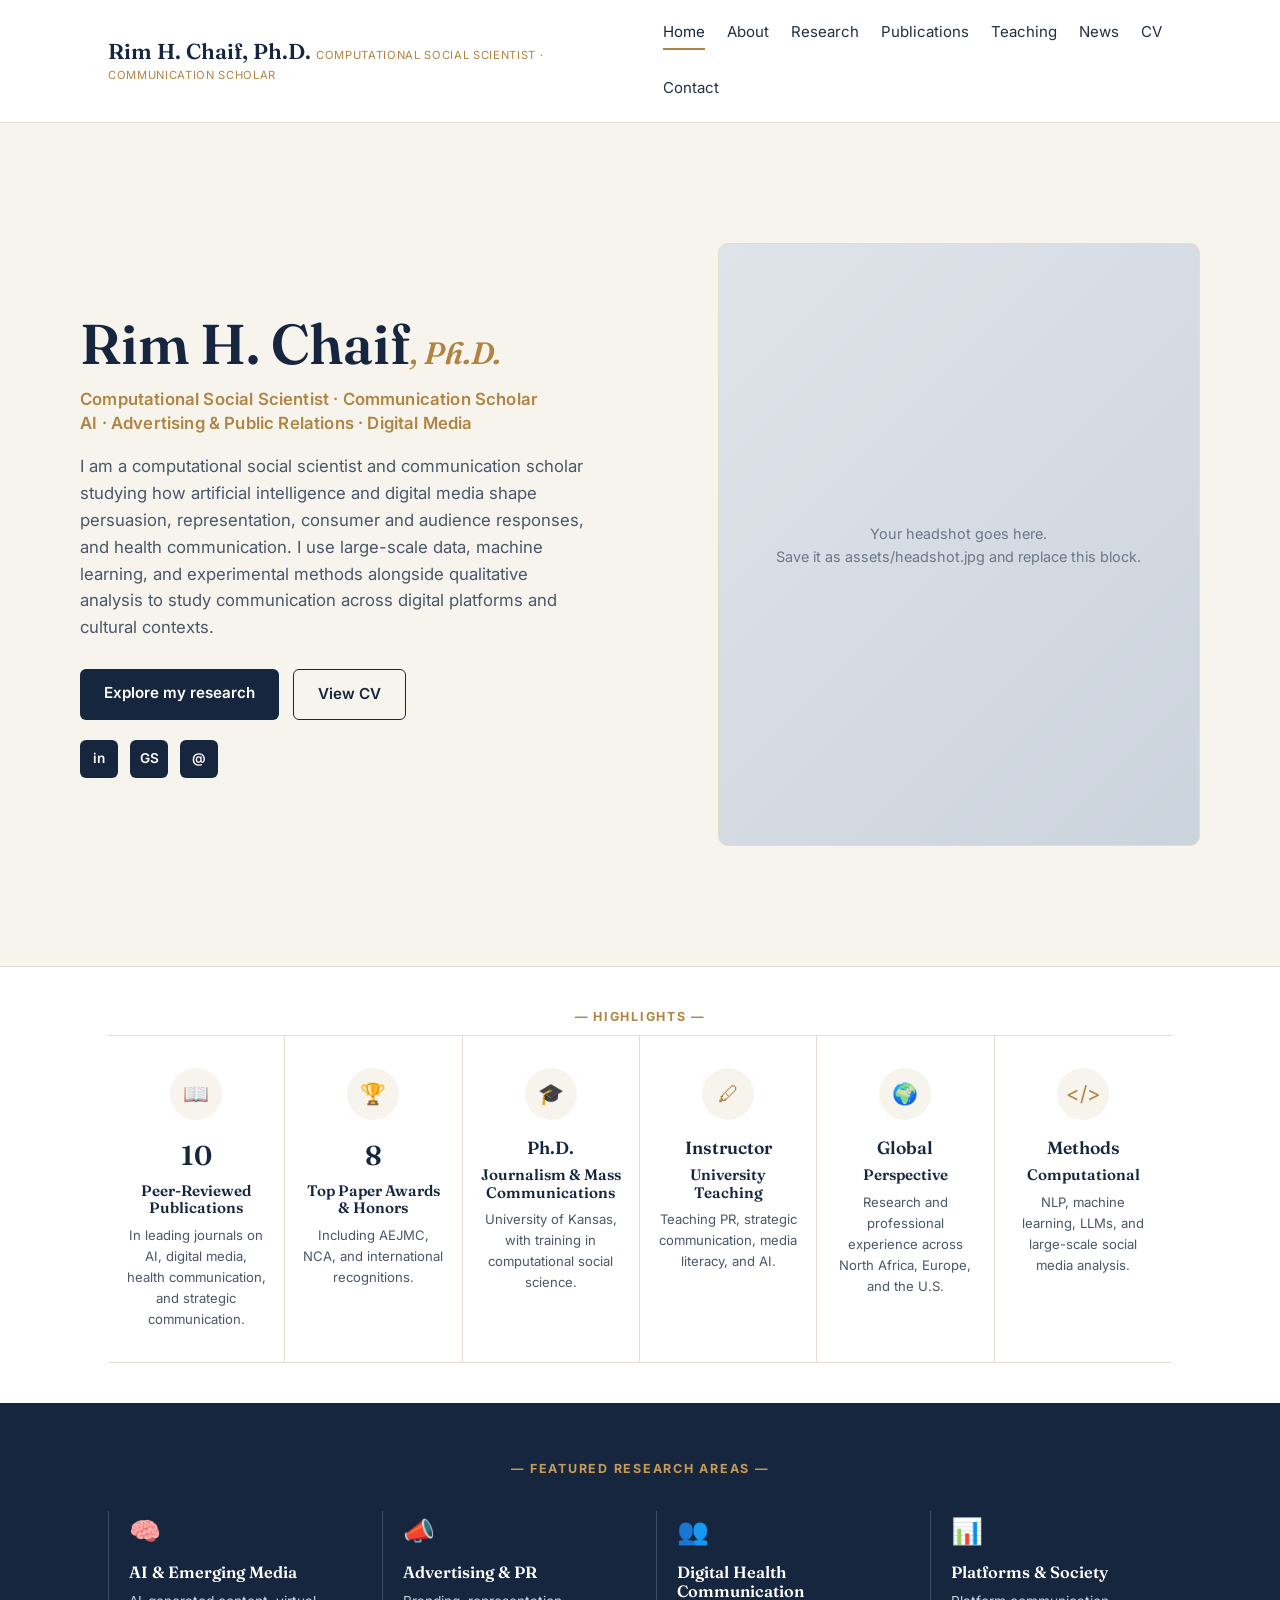
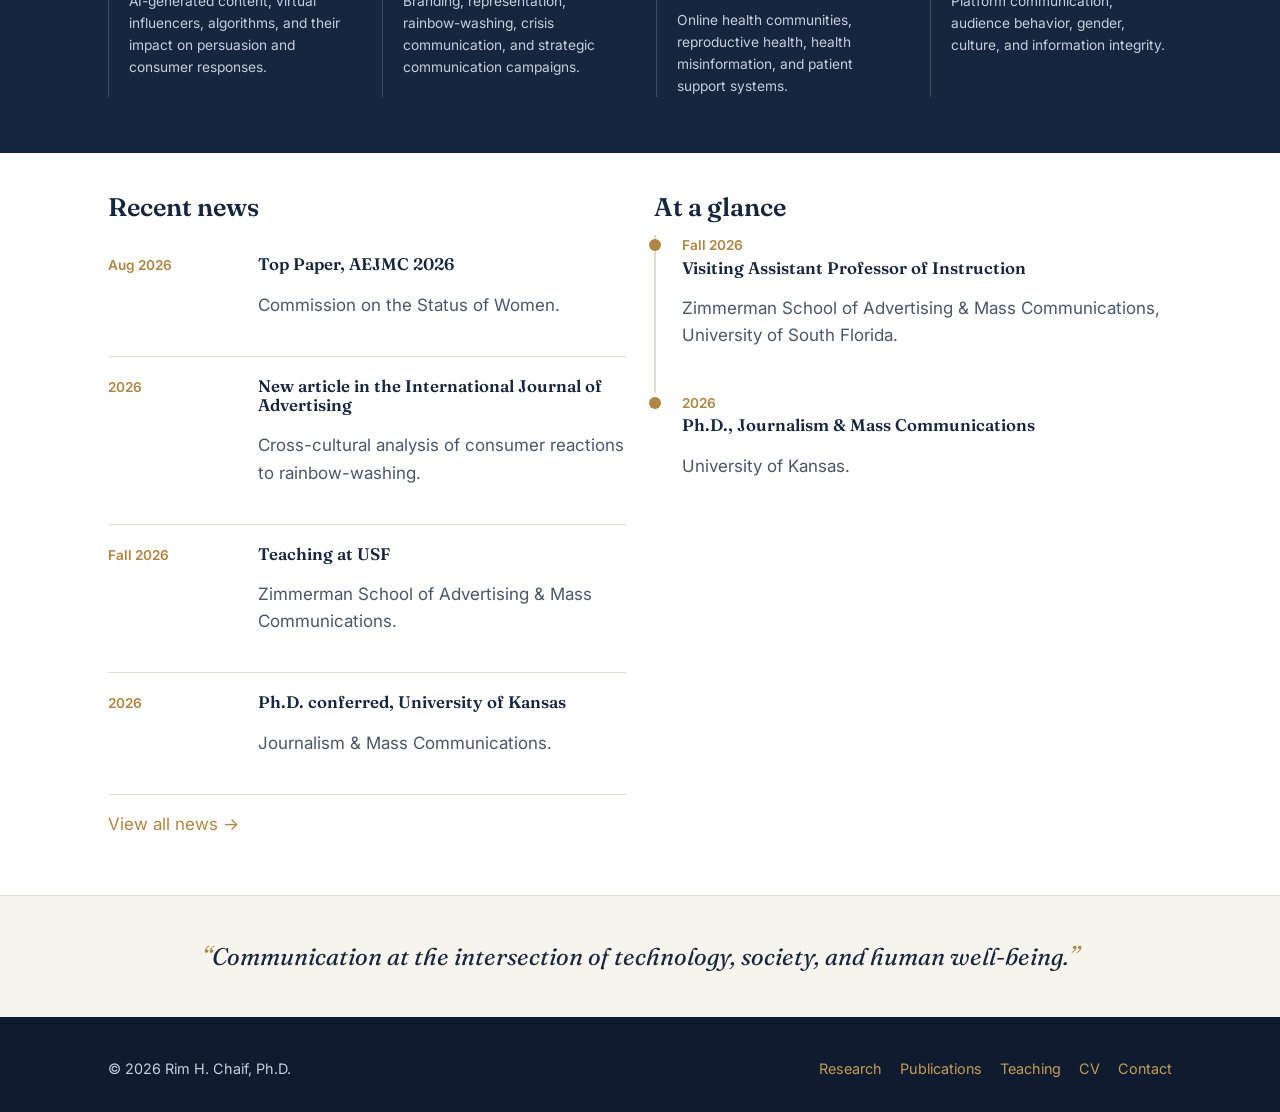
==== index.html @ 7fc6bc87 "Add files via upload" ====
<!DOCTYPE html>
<html lang="en">
<head>
<meta charset="UTF-8">
<meta name="viewport" content="width=device-width, initial-scale=1.0">
<title>Rim H. Chaif, Ph.D.</title>
<meta name="description" content="Rim H. Chaif, Ph.D., communication scholar studying AI, digital media, strategic communication, and advertising and public relations.">
<link rel="preconnect" href="https://fonts.googleapis.com">
<link rel="preconnect" href="https://fonts.gstatic.com" crossorigin>
<link href="https://fonts.googleapis.com/css2?family=Fraunces:ital,opsz,wght@0,9..144,400;0,9..144,600;1,9..144,400&family=Inter:wght@400;500;600&display=swap" rel="stylesheet">
<link rel="stylesheet" href="style.css">
</head>
<body>

<header class="site-header">
  <div class="nav-inner">
    <div class="brand">
      <a href="index.html">
        <span class="name">Rim H. Chaif, Ph.D.</span>
        <span class="tag">Computational Social Scientist · Communication Scholar</span>
      </a>
    </div>
    <button class="nav-toggle" aria-label="Toggle navigation" onclick="document.getElementById('nav').classList.toggle('open')">☰</button>
    <nav class="nav-links" id="nav">
      <a href="index.html" class="active">Home</a>
      <a href="about.html">About</a>
      <a href="research.html">Research</a>
      <a href="publications.html">Publications</a>
      <a href="teaching.html">Teaching</a>
      <a href="news.html">News</a>
      <a href="cv.html">CV</a>
      <a href="contact.html">Contact</a>
    </nav>
  </div>
</header>

<section class="hero">
  <div class="wrap hero-grid">
    <div>
      <h1>Rim H. Chaif<span class="credential">, Ph.D.</span></h1>
      <div class="eyebrow">Computational Social Scientist · Communication Scholar<br>AI · Advertising &amp; Public Relations · Digital Media</div>
      <p class="lead">I am a computational social scientist and communication scholar studying how artificial intelligence and digital media shape persuasion, representation, consumer and audience responses, and health communication. I use large-scale data, machine learning, and experimental methods alongside qualitative analysis to study communication across digital platforms and cultural contexts.</p>
      <div class="btn-row">
        <a class="btn btn-primary" href="research.html">Explore my research</a>
        <a class="btn btn-ghost" href="cv.html">View CV</a>
      </div>
      <div class="social-row">
        <a href="#" title="LinkedIn" aria-label="LinkedIn">in</a>
        <a href="#" title="Google Scholar" aria-label="Google Scholar">GS</a>
        <a href="mailto:rimchaif@ku.edu" title="Email" aria-label="Email">@</a>
      </div>
    </div>
    <div class="hero-photo">
      <!-- Swap this placeholder for your own headshot: replace with <img src="assets/headshot.jpg" alt="Rim H. Chaif"> -->
      Your headshot goes here.<br>Save it as assets/headshot.jpg and replace this block.
    </div>
  </div>
</section>

<section class="tight">
  <div class="wrap">
    <div class="section-eyebrow">Highlights</div>
  </div>
  <div class="wrap">
    <div class="highlights">
      <div class="hl">
        <div class="icon">📖</div>
        <div class="big">10</div>
        <h4>Peer-Reviewed Publications</h4>
        <p>In leading journals on AI, digital media, health communication, and strategic communication.</p>
      </div>
      <div class="hl">
        <div class="icon">🏆</div>
        <div class="big">8</div>
        <h4>Top Paper Awards &amp; Honors</h4>
        <p>Including AEJMC, NCA, and international recognitions.</p>
      </div>
      <div class="hl">
        <div class="icon">🎓</div>
        <div class="big" style="font-size:1.1rem;">Ph.D.</div>
        <h4>Journalism &amp; Mass Communications</h4>
        <p>University of Kansas, with training in computational social science.</p>
      </div>
      <div class="hl">
        <div class="icon">🖊</div>
        <div class="big" style="font-size:1.1rem;">Instructor</div>
        <h4>University Teaching</h4>
        <p>Teaching PR, strategic communication, media literacy, and AI.</p>
      </div>
      <div class="hl">
        <div class="icon">🌍</div>
        <div class="big" style="font-size:1.1rem;">Global</div>
        <h4>Perspective</h4>
        <p>Research and professional experience across North Africa, Europe, and the U.S.</p>
      </div>
      <div class="hl">
        <div class="icon">&lt;/&gt;</div>
        <div class="big" style="font-size:1.1rem;">Methods</div>
        <h4>Computational</h4>
        <p>NLP, machine learning, LLMs, and large-scale social media analysis.</p>
      </div>
    </div>
  </div>
</section>

<section class="research-band">
  <div class="wrap">
    <div class="section-eyebrow">Featured Research Areas</div>
    <div class="research-grid">
      <div class="ra">
        <div class="icon">🧠</div>
        <h4>AI &amp; Emerging Media</h4>
        <p>AI-generated content, virtual influencers, algorithms, and their impact on persuasion and consumer responses.</p>
      </div>
      <div class="ra">
        <div class="icon">📣</div>
        <h4>Advertising &amp; PR</h4>
        <p>Branding, representation, rainbow-washing, crisis communication, and strategic communication campaigns.</p>
      </div>
      <div class="ra">
        <div class="icon">👥</div>
        <h4>Digital Health Communication</h4>
        <p>Online health communities, reproductive health, health misinformation, and patient support systems.</p>
      </div>
      <div class="ra">
        <div class="icon">📊</div>
        <h4>Platforms &amp; Society</h4>
        <p>Platform communication, audience behavior, gender, culture, and information integrity.</p>
      </div>
    </div>
  </div>
</section>

<section class="tight">
  <div class="wrap two-col">
    <div>
      <h2>Recent news</h2>
      <ul class="news-list">
        <li><div class="date">Aug 2026</div><div><h4>Top Paper, AEJMC 2026</h4><p class="muted">Commission on the Status of Women.</p></div></li>
        <li><div class="date">2026</div><div><h4>New article in the International Journal of Advertising</h4><p class="muted">Cross-cultural analysis of consumer reactions to rainbow-washing.</p></div></li>
        <li><div class="date">Fall 2026</div><div><h4>Teaching at USF</h4><p class="muted">Zimmerman School of Advertising &amp; Mass Communications.</p></div></li>
        <li><div class="date">2026</div><div><h4>Ph.D. conferred, University of Kansas</h4><p class="muted">Journalism &amp; Mass Communications.</p></div></li>
      </ul>
      <p style="margin-top:16px;"><a href="news.html">View all news →</a></p>
    </div>
    <div>
      <h2>At a glance</h2>
      <ul class="timeline">
        <li><div class="yr">Fall 2026</div><h4>Visiting Assistant Professor of Instruction</h4><p class="muted">Zimmerman School of Advertising &amp; Mass Communications, University of South Florida.</p></li>
        <li><div class="yr">2026</div><h4>Ph.D., Journalism &amp; Mass Communications</h4><p class="muted">University of Kansas.</p></li>
      </ul>
    </div>
  </div>
</section>

<div class="quote-band">
  <div class="wrap">
    <p><span class="marks">“</span>Communication at the intersection of technology, society, and human well-being.<span class="marks">”</span></p>
  </div>
</div>

<footer class="site-footer">
  <div class="wrap footer-inner">
    <div>© 2026 Rim H. Chaif, Ph.D.</div>
    <nav class="fnav">
      <a href="research.html">Research</a>
      <a href="publications.html">Publications</a>
      <a href="teaching.html">Teaching</a>
      <a href="cv.html">CV</a>
      <a href="contact.html">Contact</a>
    </nav>
  </div>
</footer>

</body>
</html>
---- style.css ----
/* ===========================================================
   Rim H. Chaif — academic site
   Palette: deep navy, warm gold, ivory, ink
   Type: Fraunces (display) + Inter (body)
   =========================================================== */

:root {
  --navy: #16263f;
  --navy-deep: #0f1c30;
  --gold: #b08442;
  --gold-soft: #c79a55;
  --ivory: #f7f4ee;
  --paper: #ffffff;
  --ink: #23303f;
  --ink-soft: #4a5768;
  --line: #e4ddcf;
  --max: 1120px;
}

*,
*::before,
*::after { box-sizing: border-box; }

html { scroll-behavior: smooth; }

body {
  margin: 0;
  font-family: "Inter", system-ui, -apple-system, sans-serif;
  color: var(--ink);
  background: var(--paper);
  line-height: 1.6;
  font-size: 17px;
}

@media (prefers-reduced-motion: reduce) {
  html { scroll-behavior: auto; }
  * { animation: none !important; transition: none !important; }
}

h1, h2, h3, h4 {
  font-family: "Fraunces", Georgia, serif;
  color: var(--navy);
  line-height: 1.15;
  font-weight: 600;
  margin: 0 0 0.5em;
}

a { color: var(--gold); text-decoration: none; }
a:hover { text-decoration: underline; }

.wrap { max-width: var(--max); margin: 0 auto; padding: 0 28px; }

/* ---------- Header / nav ---------- */
.site-header {
  position: sticky;
  top: 0;
  z-index: 50;
  background: rgba(255, 255, 255, 0.96);
  backdrop-filter: blur(6px);
  border-bottom: 1px solid var(--line);
}
.nav-inner {
  display: flex;
  align-items: center;
  justify-content: space-between;
  gap: 20px;
  padding: 16px 28px;
  max-width: var(--max);
  margin: 0 auto;
}
.brand { display: flex; flex-direction: column; line-height: 1.1; }
.brand a { color: var(--navy); text-decoration: none; }
.brand .name {
  font-family: "Fraunces", Georgia, serif;
  font-size: 1.35rem;
  font-weight: 600;
}
.brand .tag {
  font-size: 0.7rem;
  letter-spacing: 0.06em;
  text-transform: uppercase;
  color: var(--gold);
  margin-top: 2px;
}
.nav-links { display: flex; gap: 22px; flex-wrap: wrap; }
.nav-links a {
  color: var(--ink);
  font-size: 0.94rem;
  padding: 4px 0;
  border-bottom: 2px solid transparent;
}
.nav-links a:hover { color: var(--navy); text-decoration: none; }
.nav-links a.active {
  color: var(--navy);
  border-bottom-color: var(--gold);
}
.nav-toggle {
  display: none;
  background: none;
  border: 1px solid var(--line);
  border-radius: 6px;
  padding: 6px 10px;
  font-size: 1.1rem;
  cursor: pointer;
  color: var(--navy);
}

@media (max-width: 820px) {
  .nav-toggle { display: block; }
  .nav-links {
    display: none;
    width: 100%;
    flex-direction: column;
    gap: 4px;
    padding: 10px 0 4px;
  }
  .nav-links.open { display: flex; }
  .nav-inner { flex-wrap: wrap; }
}

/* ---------- Hero ---------- */
.hero {
  background: var(--ivory);
  border-bottom: 1px solid var(--line);
}
.hero-grid {
  display: grid;
  grid-template-columns: 1.1fr 0.9fr;
  gap: 48px;
  align-items: center;
  padding: 64px 0;
}
.hero h1 {
  font-size: clamp(2.4rem, 5vw, 3.5rem);
  margin-bottom: 12px;
}
.hero h1 .credential { color: var(--gold); font-style: italic; font-size: 0.55em; }
.hero .eyebrow {
  color: var(--gold);
  font-weight: 600;
  font-size: 1.05rem;
  letter-spacing: 0.01em;
  margin-bottom: 18px;
  line-height: 1.4;
}
.hero p.lead { color: var(--ink-soft); font-size: 1.05rem; max-width: 46ch; }
.hero-photo {
  aspect-ratio: 4 / 5;
  border-radius: 10px;
  overflow: hidden;
  background:
    linear-gradient(135deg, #dfe4ea 0%, #cbd3dc 100%);
  display: flex;
  align-items: center;
  justify-content: center;
  color: #6b7787;
  font-size: 0.9rem;
  text-align: center;
  padding: 20px;
  border: 1px solid var(--line);
}
.hero-photo img { width: 100%; height: 100%; object-fit: cover; display: block; }

.btn-row { display: flex; gap: 14px; margin: 28px 0 20px; flex-wrap: wrap; }
.btn {
  display: inline-block;
  padding: 12px 24px;
  border-radius: 6px;
  font-weight: 600;
  font-size: 0.95rem;
  cursor: pointer;
}
.btn-primary { background: var(--navy); color: #fff; }
.btn-primary:hover { background: var(--navy-deep); text-decoration: none; }
.btn-ghost { border: 1px solid var(--navy); color: var(--navy); background: transparent; }
.btn-ghost:hover { background: var(--navy); color: #fff; text-decoration: none; }

.social-row { display: flex; gap: 12px; }
.social-row a {
  width: 38px; height: 38px;
  display: flex; align-items: center; justify-content: center;
  background: var(--navy);
  color: #fff;
  border-radius: 6px;
  font-size: 0.85rem;
  font-weight: 600;
}
.social-row a:hover { background: var(--gold); text-decoration: none; }

@media (max-width: 820px) {
  .hero-grid { grid-template-columns: 1fr; padding: 40px 0; gap: 32px; }
  .hero-photo { max-width: 320px; }
}

/* ---------- Page header (interior pages) ---------- */
.page-head {
  background: var(--navy);
  color: #fff;
  padding: 56px 0 48px;
}
.page-head h1 { color: #fff; font-size: clamp(2rem, 4vw, 2.8rem); }
.page-head .eyebrow {
  color: var(--gold-soft);
  text-transform: uppercase;
  letter-spacing: 0.12em;
  font-size: 0.78rem;
  font-weight: 600;
  margin-bottom: 12px;
}
.page-head p { color: #d6dce4; max-width: 62ch; margin: 0; }

/* ---------- Sections ---------- */
section { padding: 56px 0; }
section.tight { padding: 40px 0; }
.section-eyebrow {
  text-align: center;
  color: var(--gold);
  text-transform: uppercase;
  letter-spacing: 0.14em;
  font-size: 0.78rem;
  font-weight: 700;
  margin-bottom: 8px;
}
.section-eyebrow::before,
.section-eyebrow::after { content: "— "; }
.section-eyebrow::after { content: " —"; }

h2.center { text-align: center; }

/* ---------- Highlights strip ---------- */
.highlights {
  display: grid;
  grid-template-columns: repeat(6, 1fr);
  gap: 0;
  border-top: 1px solid var(--line);
  border-bottom: 1px solid var(--line);
}
.hl {
  padding: 32px 18px;
  text-align: center;
  border-right: 1px solid var(--line);
}
.hl:last-child { border-right: none; }
.hl .icon {
  width: 52px; height: 52px; margin: 0 auto 14px;
  border-radius: 50%;
  background: var(--ivory);
  display: flex; align-items: center; justify-content: center;
  color: var(--gold); font-size: 1.3rem;
}
.hl .big { font-family: "Fraunces", serif; font-size: 1.7rem; color: var(--navy); font-weight: 600; }
.hl h4 { font-size: 0.95rem; margin: 4px 0 8px; }
.hl p { font-size: 0.82rem; color: var(--ink-soft); margin: 0; }
@media (max-width: 900px) {
  .highlights { grid-template-columns: repeat(2, 1fr); }
  .hl { border-bottom: 1px solid var(--line); }
  .hl:nth-child(odd) { border-right: 1px solid var(--line); }
  .hl:nth-child(even) { border-right: none; }
}

/* ---------- Featured research (dark band) ---------- */
.research-band { background: var(--navy); color: #fff; }
.research-band .section-eyebrow { color: var(--gold-soft); }
.research-grid {
  display: grid;
  grid-template-columns: repeat(4, 1fr);
  gap: 32px;
  margin-top: 32px;
}
.research-grid .ra { border-left: 1px solid rgba(255,255,255,0.18); padding-left: 20px; }
.research-grid .ra .icon { color: var(--gold-soft); font-size: 1.6rem; margin-bottom: 12px; }
.research-grid .ra h4 { color: #fff; font-size: 1.02rem; }
.research-grid .ra p { color: #c7cfda; font-size: 0.86rem; margin: 0; }
@media (max-width: 820px) { .research-grid { grid-template-columns: 1fr 1fr; } }
@media (max-width: 520px) { .research-grid { grid-template-columns: 1fr; } }

/* ---------- Cards / lists ---------- */
.card {
  background: var(--paper);
  border: 1px solid var(--line);
  border-radius: 10px;
  padding: 26px 28px;
  margin-bottom: 22px;
}
.card h3 { font-size: 1.15rem; margin-bottom: 6px; }
.meta { color: var(--gold); font-weight: 600; font-size: 0.85rem; letter-spacing: 0.02em; }
.muted { color: var(--ink-soft); }

.pub-list { list-style: none; padding: 0; margin: 0; counter-reset: pub; }
.pub-list li {
  padding: 18px 0 18px 44px;
  border-bottom: 1px solid var(--line);
  position: relative;
}
.pub-list li::before {
  counter-increment: pub;
  content: counter(pub);
  position: absolute;
  left: 0; top: 18px;
  font-family: "Fraunces", serif;
  color: var(--gold);
  font-size: 1.1rem;
  font-weight: 600;
}
.pub-list li:last-child { border-bottom: none; }
.pub-list .venue { font-style: italic; color: var(--ink-soft); }
.pub-list .badge {
  display: inline-block;
  margin-top: 6px;
  font-size: 0.75rem;
  color: var(--gold);
  border: 1px solid var(--gold);
  border-radius: 999px;
  padding: 2px 10px;
}

.two-col { display: grid; grid-template-columns: 1fr 1fr; gap: 28px; }
@media (max-width: 760px) { .two-col { grid-template-columns: 1fr; } }

.subhead {
  font-family: "Fraunces", serif;
  color: var(--navy);
  font-size: 1.3rem;
  margin: 40px 0 16px;
  padding-bottom: 8px;
  border-bottom: 2px solid var(--gold);
  display: inline-block;
}

.tag-list { display: flex; flex-wrap: wrap; gap: 10px; margin: 8px 0 0; padding: 0; list-style: none; }
.tag-list li {
  background: var(--ivory);
  border: 1px solid var(--line);
  border-radius: 6px;
  padding: 6px 14px;
  font-size: 0.85rem;
  color: var(--ink);
}

.timeline { list-style: none; padding: 0; margin: 0; }
.timeline li {
  padding: 0 0 26px 26px;
  border-left: 2px solid var(--line);
  position: relative;
}
.timeline li::before {
  content: "";
  position: absolute;
  left: -7px; top: 4px;
  width: 12px; height: 12px;
  background: var(--gold);
  border-radius: 50%;
}
.timeline li:last-child { border-left-color: transparent; }
.timeline .yr { color: var(--gold); font-weight: 600; font-size: 0.85rem; }
.timeline h4 { margin: 2px 0 4px; font-size: 1.05rem; }

/* ---------- News ---------- */
.news-list { list-style: none; padding: 0; margin: 0; }
.news-list li {
  display: grid;
  grid-template-columns: 130px 1fr;
  gap: 20px;
  padding: 20px 0;
  border-bottom: 1px solid var(--line);
}
.news-list .date { color: var(--gold); font-weight: 600; font-size: 0.85rem; }
.news-list h4 { margin: 0 0 4px; font-size: 1.05rem; }
@media (max-width: 620px) { .news-list li { grid-template-columns: 1fr; gap: 4px; } }

/* ---------- Contact ---------- */
.contact-grid { display: grid; grid-template-columns: 1fr 1fr; gap: 32px; }
.contact-grid .field { margin-bottom: 8px; }
.contact-grid .label { font-size: 0.78rem; text-transform: uppercase; letter-spacing: 0.1em; color: var(--gold); font-weight: 600; }
@media (max-width: 700px) { .contact-grid { grid-template-columns: 1fr; } }

/* ---------- Quote band ---------- */
.quote-band { background: var(--ivory); text-align: center; padding: 40px 0; border-top: 1px solid var(--line); }
.quote-band p {
  font-family: "Fraunces", serif;
  font-style: italic;
  font-size: clamp(1.1rem, 2.4vw, 1.5rem);
  color: var(--navy);
  margin: 0 auto;
  max-width: 60ch;
}
.quote-band .marks { color: var(--gold); font-size: 1.6rem; }

/* ---------- Footer ---------- */
.site-footer {
  background: var(--navy-deep);
  color: #c7cfda;
  padding: 40px 0 32px;
  font-size: 0.9rem;
}
.footer-inner { display: flex; justify-content: space-between; flex-wrap: wrap; gap: 20px; align-items: center; }
.site-footer a { color: var(--gold-soft); }
.site-footer .fnav { display: flex; gap: 18px; flex-wrap: wrap; }

.cv-embed {
  width: 100%;
  min-height: 900px;
  border: 1px solid var(--line);
  border-radius: 8px;
}
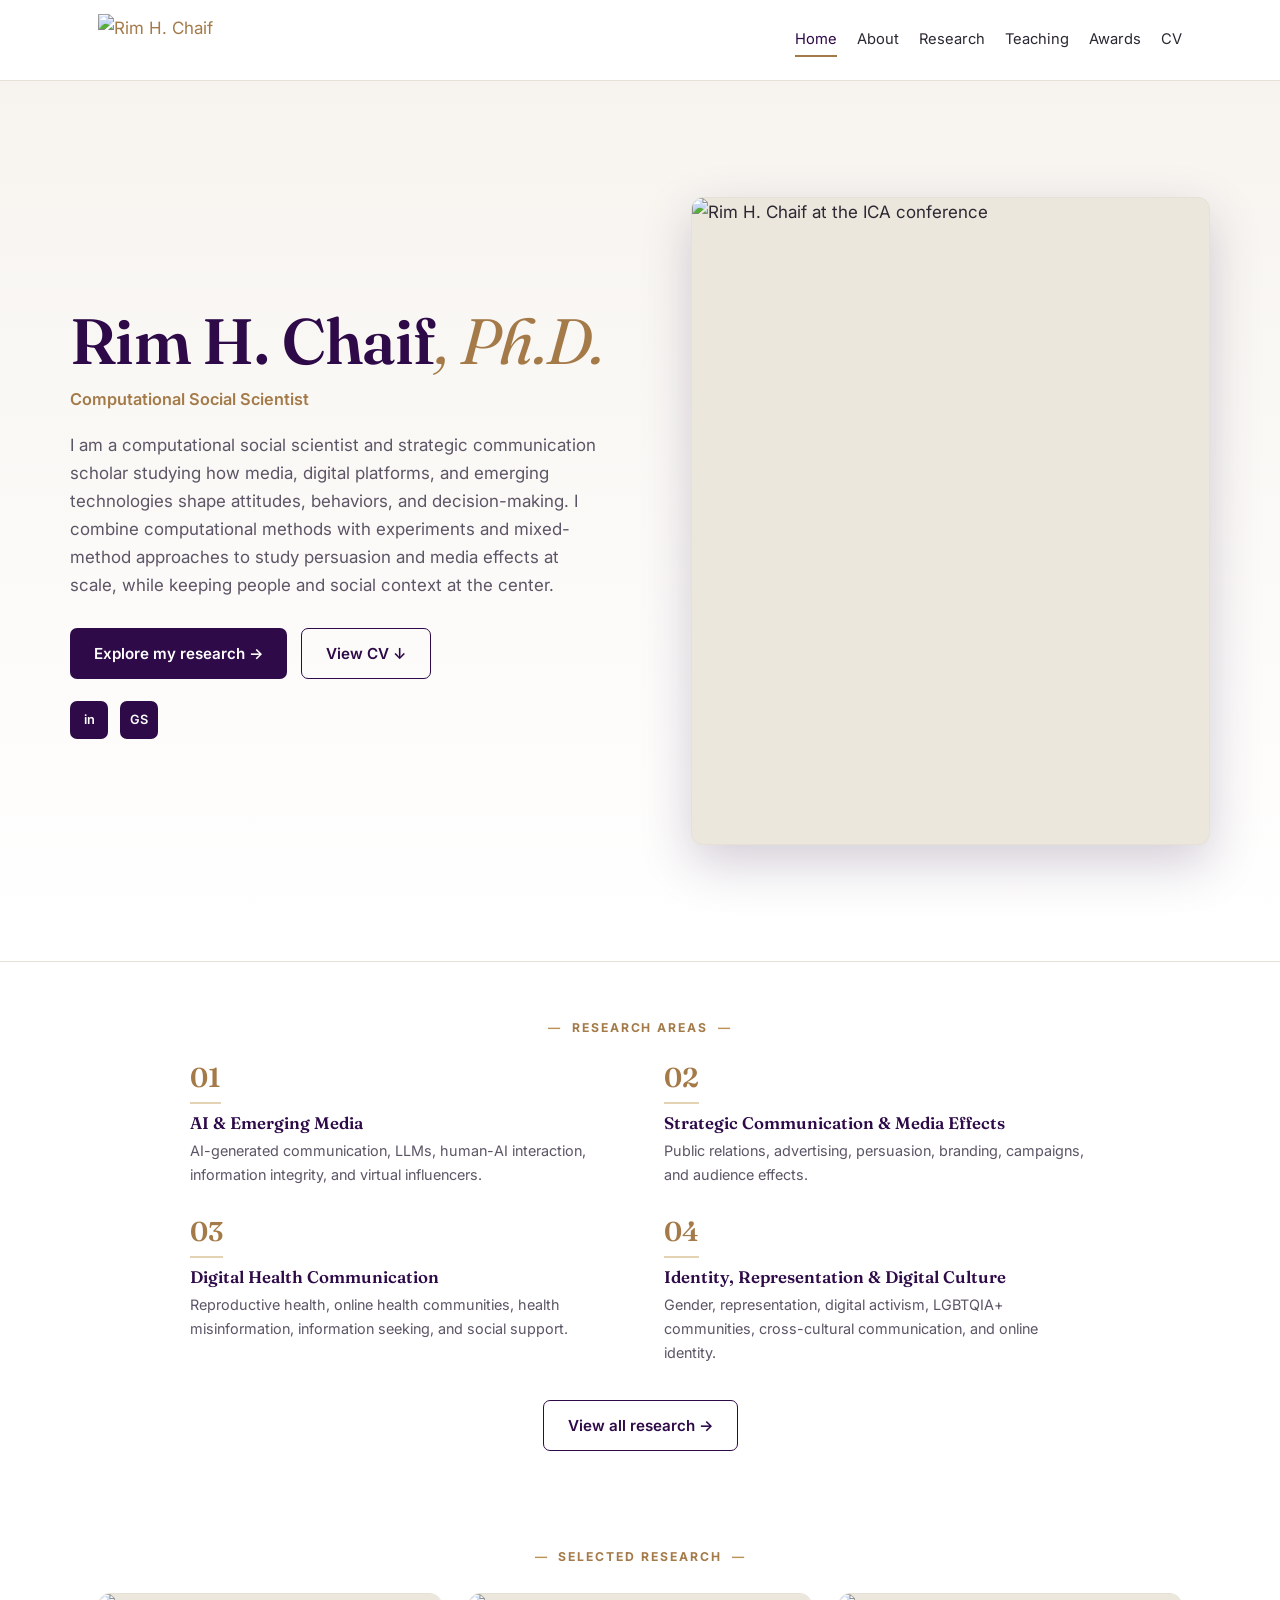
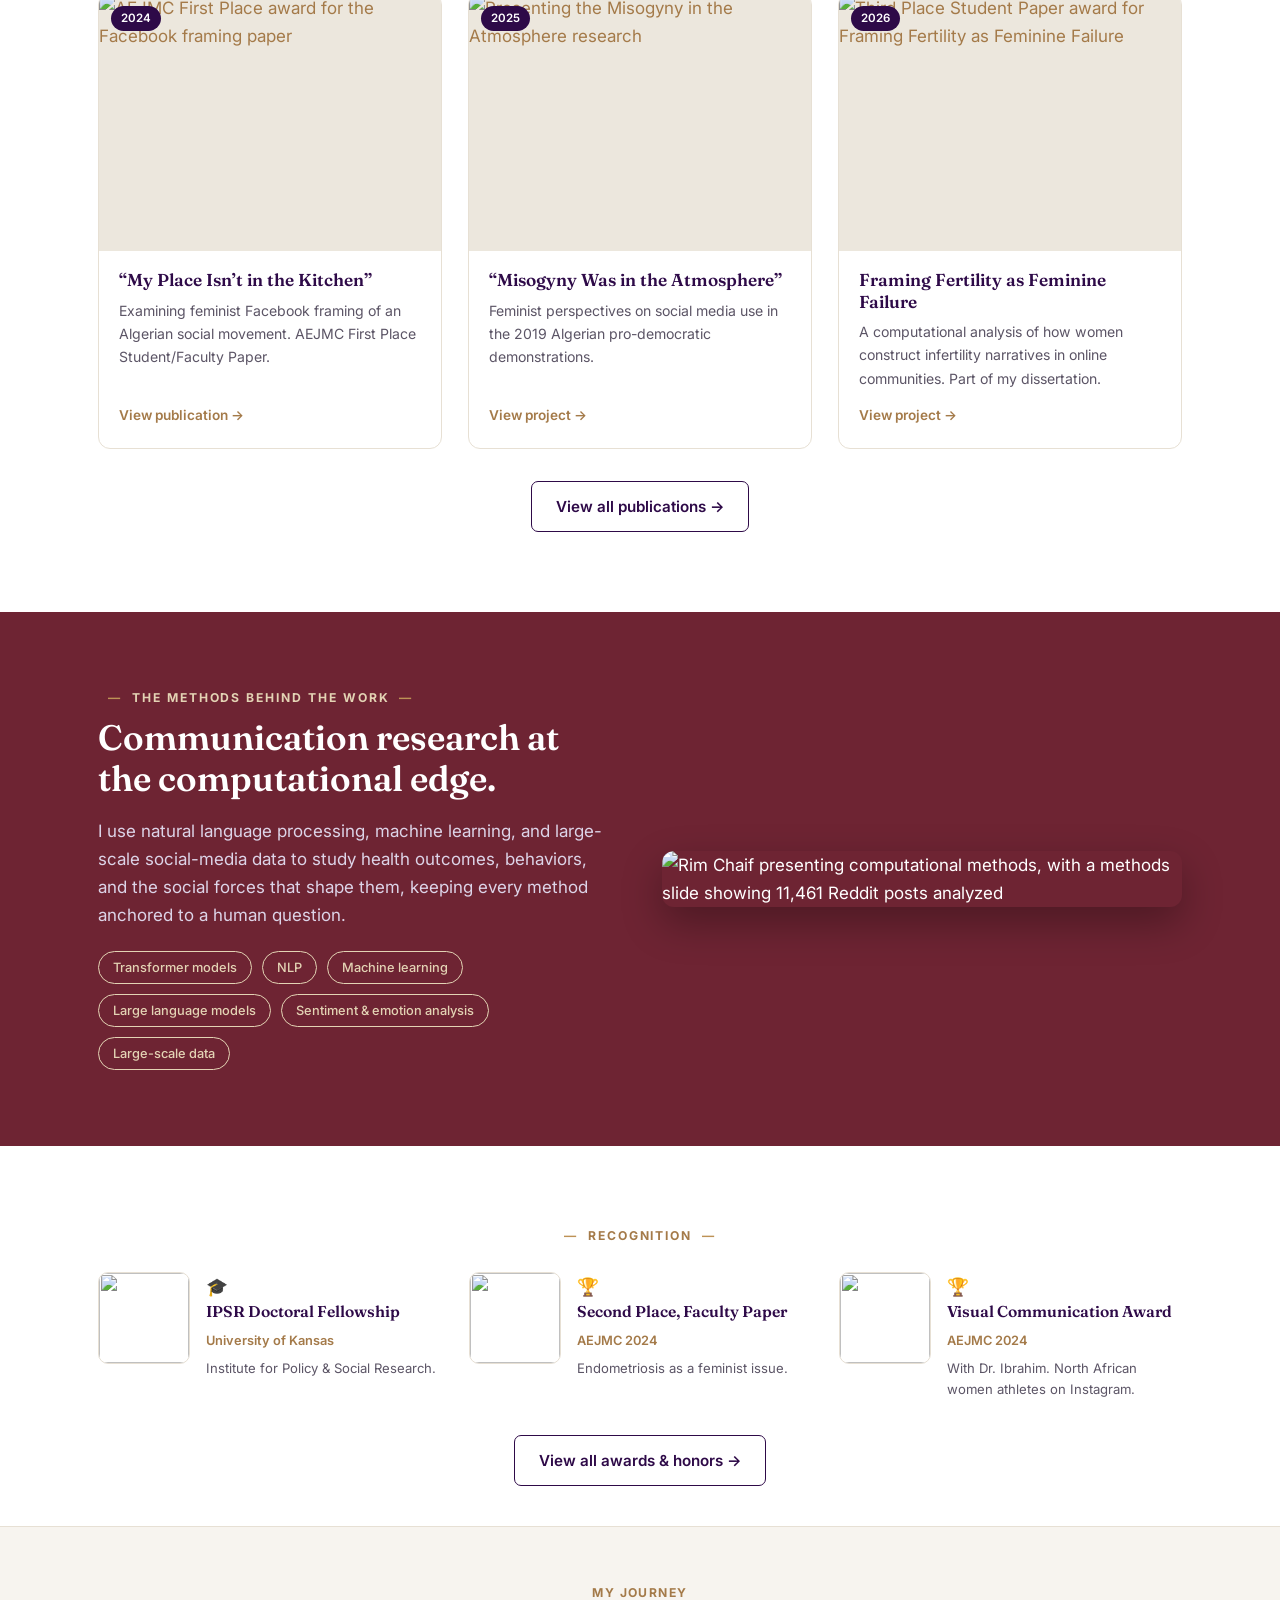
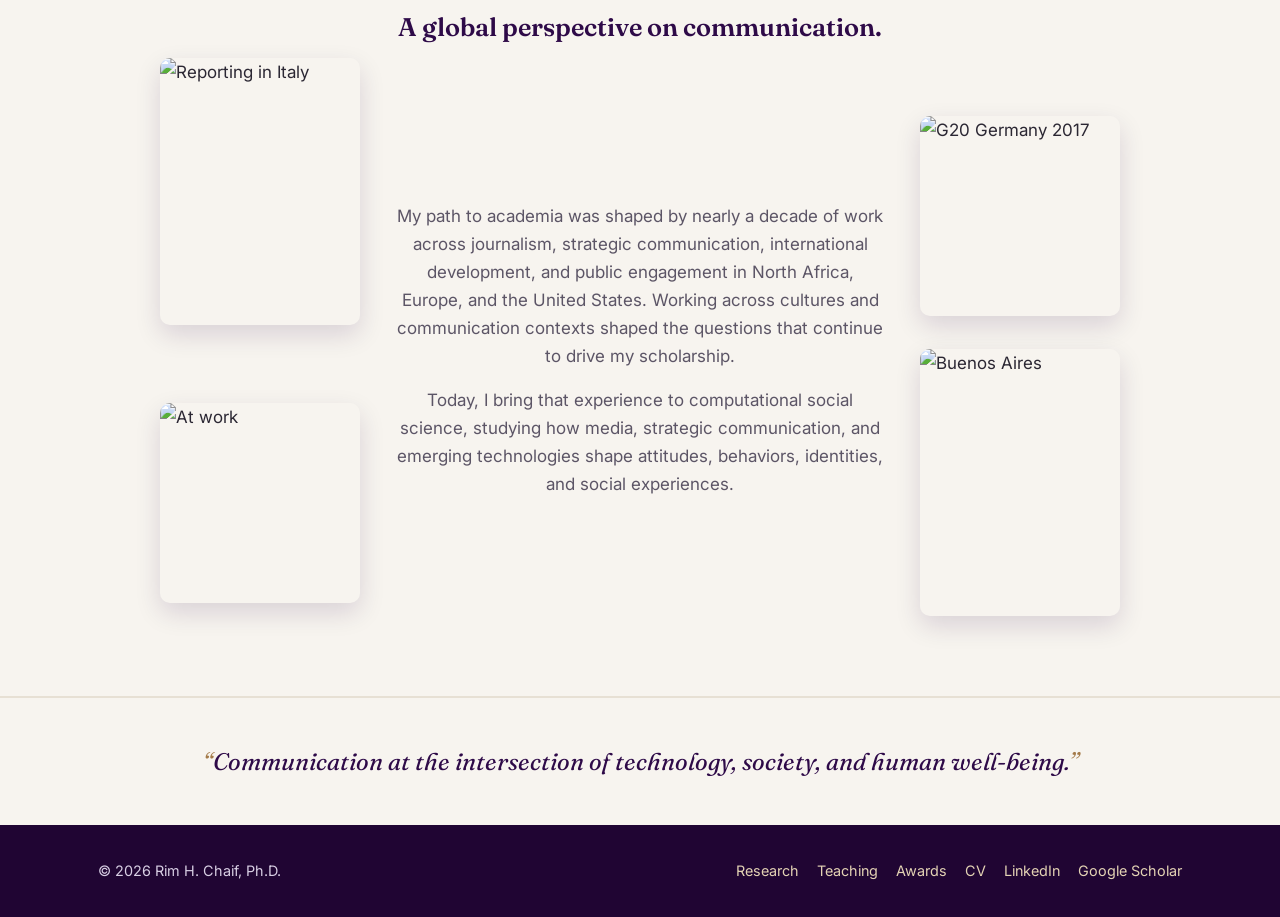
==== commit 247bab98: "Add files via upload" ====
--- a/index.html
+++ b/index.html
@@ -3,33 +3,26 @@
 <head>
 <meta charset="UTF-8">
 <meta name="viewport" content="width=device-width, initial-scale=1.0">
-<title>Rim H. Chaif, Ph.D.</title>
-<meta name="description" content="Rim H. Chaif, Ph.D., communication scholar studying AI, digital media, strategic communication, and advertising and public relations.">
+<title>Home · Rim H. Chaif, Ph.D.</title>
 <link rel="preconnect" href="https://fonts.googleapis.com">
 <link rel="preconnect" href="https://fonts.gstatic.com" crossorigin>
 <link href="https://fonts.googleapis.com/css2?family=Fraunces:ital,opsz,wght@0,9..144,400;0,9..144,600;1,9..144,400&family=Inter:wght@400;500;600&display=swap" rel="stylesheet">
 <link rel="stylesheet" href="style.css">
 </head>
 <body>
-
 <header class="site-header">
   <div class="nav-inner">
     <div class="brand">
-      <a href="index.html">
-        <span class="name">Rim H. Chaif, Ph.D.</span>
-        <span class="tag">Computational Social Scientist · Communication Scholar</span>
-      </a>
+      <a href="index.html"><img class="logo-img" src="assets/images/logo-rc.png" alt="Rim H. Chaif"></a>
     </div>
     <button class="nav-toggle" aria-label="Toggle navigation" onclick="document.getElementById('nav').classList.toggle('open')">☰</button>
     <nav class="nav-links" id="nav">
       <a href="index.html" class="active">Home</a>
-      <a href="about.html">About</a>
-      <a href="research.html">Research</a>
-      <a href="publications.html">Publications</a>
-      <a href="teaching.html">Teaching</a>
-      <a href="news.html">News</a>
-      <a href="cv.html">CV</a>
-      <a href="contact.html">Contact</a>
+      <a href="about.html" >About</a>
+      <a href="research.html" >Research</a>
+      <a href="teaching.html" >Teaching</a>
+      <a href="awards.html" >Awards</a>
+      <a href="cv.html" >CV</a>
     </nav>
   </div>
 </header>
@@ -37,140 +30,119 @@
 <section class="hero">
   <div class="wrap hero-grid">
     <div>
-      <h1>Rim H. Chaif<span class="credential">, Ph.D.</span></h1>
-      <div class="eyebrow">Computational Social Scientist · Communication Scholar<br>AI · Advertising &amp; Public Relations · Digital Media</div>
-      <p class="lead">I am a computational social scientist and communication scholar studying how artificial intelligence and digital media shape persuasion, representation, consumer and audience responses, and health communication. I use large-scale data, machine learning, and experimental methods alongside qualitative analysis to study communication across digital platforms and cultural contexts.</p>
+      <h1>Rim H. Chaif<span class="cred">, Ph.D.</span></h1>
+      <div class="eyebrow">Computational Social Scientist</div>
+      <p class="lead">I am a computational social scientist and strategic communication scholar studying how media, digital platforms, and emerging technologies shape attitudes, behaviors, and decision-making. I combine computational methods with experiments and mixed-method approaches to study persuasion and media effects at scale, while keeping people and social context at the center.</p>
       <div class="btn-row">
-        <a class="btn btn-primary" href="research.html">Explore my research</a>
-        <a class="btn btn-ghost" href="cv.html">View CV</a>
+        <a class="btn btn-primary" href="research.html">Explore my research →</a>
+        <a class="btn btn-ghost" href="cv.html">View CV ↓</a>
       </div>
       <div class="social-row">
-        <a href="#" title="LinkedIn" aria-label="LinkedIn">in</a>
-        <a href="#" title="Google Scholar" aria-label="Google Scholar">GS</a>
-        <a href="mailto:rimchaif@ku.edu" title="Email" aria-label="Email">@</a>
+        <a href="https://www.linkedin.com/in/rim-hayat-chaif/" target="_blank" rel="noopener" title="LinkedIn">in</a>
+        <a href="https://scholar.google.com/citations?user=jyKJPnQAAAAJ&hl=en" target="_blank" rel="noopener" title="Google Scholar">GS</a>
       </div>
     </div>
-    <div class="hero-photo">
-      <!-- Swap this placeholder for your own headshot: replace with <img src="assets/headshot.jpg" alt="Rim H. Chaif"> -->
-      Your headshot goes here.<br>Save it as assets/headshot.jpg and replace this block.
+    <div class="hero-photo"><img src="assets/images/hero-ica.jpg" alt="Rim H. Chaif at the ICA conference"></div>
+  </div>
+</section>
+
+<section>
+  <div class="wrap">
+    <div class="eyebrow-c">Research Areas</div>
+    <div class="areas areas-4">
+      <div class="area"><div class="num">01</div><h4>AI &amp; Emerging Media</h4><p>AI-generated communication, LLMs, human-AI interaction, information integrity, and virtual influencers.</p></div>
+      <div class="area"><div class="num">02</div><h4>Strategic Communication &amp; Media Effects</h4><p>Public relations, advertising, persuasion, branding, campaigns, and audience effects.</p></div>
+      <div class="area"><div class="num">03</div><h4>Digital Health Communication</h4><p>Reproductive health, online health communities, health misinformation, information seeking, and social support.</p></div>
+      <div class="area"><div class="num">04</div><h4>Identity, Representation &amp; Digital Culture</h4><p>Gender, representation, digital activism, LGBTQIA+ communities, cross-cultural communication, and online identity.</p></div>
+    </div>
+    <div style="text-align:center; margin-top:36px;"><a class="btn btn-ghost" href="research.html">View all research →</a></div>
+  </div>
+</section>
+
+<section class="tight">
+  <div class="wrap">
+    <div class="eyebrow-c" id="selected">Selected Research</div>
+    <div class="rcards">
+      <a class="rcard" href="project-kitchen.html">
+        <div class="ph"><img src="assets/images/research-kitchen.jpg" alt="AEJMC First Place award for the Facebook framing paper"><span class="yr">2024</span></div>
+        <div class="bd"><h3>“My Place Isn’t in the Kitchen”</h3><p>Examining feminist Facebook framing of an Algerian social movement. AEJMC First Place Student/Faculty Paper.</p><span class="go">View publication →</span></div>
+      </a>
+      <a class="rcard" href="project-misogyny.html">
+        <div class="ph"><img src="assets/images/research-reformers.jpg" alt="Presenting the Misogyny in the Atmosphere research"><span class="yr">2025</span></div>
+        <div class="bd"><h3>“Misogyny Was in the Atmosphere”</h3><p>Feminist perspectives on social media use in the 2019 Algerian pro-democratic demonstrations.</p><span class="go">View project →</span></div>
+      </a>
+      <a class="rcard" href="project-framing.html">
+        <div class="ph"><img src="assets/images/research-framing.jpg" alt="Third Place Student Paper award for Framing Fertility as Feminine Failure"><span class="yr">2026</span></div>
+        <div class="bd"><h3>Framing Fertility as Feminine Failure</h3><p>A computational analysis of how women construct infertility narratives in online communities. Part of my dissertation.</p><span class="go">View project →</span></div>
+      </a>
+    </div>
+    <div style="text-align:center; margin-top:32px;"><a class="btn btn-ghost" href="research.html">View all publications →</a></div>
+  </div>
+</section>
+
+<section class="band">
+  <div class="wrap">
+    <div class="band-grid">
+      <div>
+        <div class="eyebrow-c" style="text-align:left;">The Methods Behind the Work</div>
+        <h2>Communication research at the computational edge.</h2>
+        <p>I use natural language processing, machine learning, and large-scale social-media data to study health outcomes, behaviors, and the social forces that shape them, keeping every method anchored to a human question.</p>
+        <div class="method-tags">
+          <span>Transformer models</span><span>NLP</span><span>Machine learning</span><span>Large language models</span><span>Sentiment &amp; emotion analysis</span><span>Large-scale data</span>
+        </div>
+      </div>
+      <div class="band-photo"><img src="assets/images/methods-podium.jpg" alt="Rim Chaif presenting computational methods, with a methods slide showing 11,461 Reddit posts analyzed"></div>
     </div>
   </div>
 </section>
 
 <section class="tight">
   <div class="wrap">
-    <div class="section-eyebrow">Highlights</div>
+    <div class="eyebrow-c">Recognition</div>
+    <div class="recog">
+      <div class="rec"><div class="thumb"><img src="assets/images/rec-ipsr.jpg" alt=""></div><div><span class="trophy">🎓</span><h4>IPSR Doctoral Fellowship</h4><span class="who">University of Kansas</span><p>Institute for Policy &amp; Social Research.</p></div></div>
+      <div class="rec"><div class="thumb"><img src="assets/images/rec-group.jpg" alt=""></div><div><span class="trophy">🏆</span><h4>Second Place, Faculty Paper</h4><span class="who">AEJMC 2024</span><p>Endometriosis as a feminist issue.</p></div></div>
+      <div class="rec"><div class="thumb"><img src="assets/images/rec-visual.jpg" alt=""></div><div><span class="trophy">🏆</span><h4>Visual Communication Award</h4><span class="who">AEJMC 2024</span><p>With Dr. Ibrahim. North African women athletes on Instagram.</p></div></div>
+    </div>
+    <div style="text-align:center; margin-top:34px;"><a class="btn btn-ghost" href="awards.html">View all awards &amp; honors →</a></div>
   </div>
+</section>
+
+<section class="journey">
   <div class="wrap">
-    <div class="highlights">
-      <div class="hl">
-        <div class="icon">📖</div>
-        <div class="big">10</div>
-        <h4>Peer-Reviewed Publications</h4>
-        <p>In leading journals on AI, digital media, health communication, and strategic communication.</p>
+    <div class="eyebrow" style="text-align:center;">My Journey</div>
+    <h2 class="center" style="margin-bottom:34px;">A global perspective on communication.</h2>
+    <div class="journey-mag">
+      <img class="jm jm1" src="assets/images/journey-italy.jpg" alt="Reporting in Italy" onclick="openLb('assets/images/journey-italy.jpg','Reporting in Italy')">
+      <img class="jm jm2" src="assets/images/journey-g20.jpg" alt="G20 Germany 2017" onclick="openLb('assets/images/journey-g20.jpg','G20 Germany, 2017')">
+      <div class="jm-text">
+        <p>My path to academia was shaped by nearly a decade of work across journalism, strategic communication, international development, and public engagement in North Africa, Europe, and the United States. Working across cultures and communication contexts shaped the questions that continue to drive my scholarship.</p>
+        <p>Today, I bring that experience to computational social science, studying how media, strategic communication, and emerging technologies shape attitudes, behaviors, identities, and social experiences.</p>
       </div>
-      <div class="hl">
-        <div class="icon">🏆</div>
-        <div class="big">8</div>
-        <h4>Top Paper Awards &amp; Honors</h4>
-        <p>Including AEJMC, NCA, and international recognitions.</p>
-      </div>
-      <div class="hl">
-        <div class="icon">🎓</div>
-        <div class="big" style="font-size:1.1rem;">Ph.D.</div>
-        <h4>Journalism &amp; Mass Communications</h4>
-        <p>University of Kansas, with training in computational social science.</p>
-      </div>
-      <div class="hl">
-        <div class="icon">🖊</div>
-        <div class="big" style="font-size:1.1rem;">Instructor</div>
-        <h4>University Teaching</h4>
-        <p>Teaching PR, strategic communication, media literacy, and AI.</p>
-      </div>
-      <div class="hl">
-        <div class="icon">🌍</div>
-        <div class="big" style="font-size:1.1rem;">Global</div>
-        <h4>Perspective</h4>
-        <p>Research and professional experience across North Africa, Europe, and the U.S.</p>
-      </div>
-      <div class="hl">
-        <div class="icon">&lt;/&gt;</div>
-        <div class="big" style="font-size:1.1rem;">Methods</div>
-        <h4>Computational</h4>
-        <p>NLP, machine learning, LLMs, and large-scale social media analysis.</p>
-      </div>
+      <img class="jm jm3" src="assets/images/journey-writing.jpg" alt="At work" onclick="openLb('assets/images/journey-writing.jpg','At work')">
+      <img class="jm jm4" src="assets/images/journey-buenosaires.jpg" alt="Buenos Aires" onclick="openLb('assets/images/journey-buenosaires.jpg','Buenos Aires')">
     </div>
   </div>
 </section>
 
-<section class="research-band">
-  <div class="wrap">
-    <div class="section-eyebrow">Featured Research Areas</div>
-    <div class="research-grid">
-      <div class="ra">
-        <div class="icon">🧠</div>
-        <h4>AI &amp; Emerging Media</h4>
-        <p>AI-generated content, virtual influencers, algorithms, and their impact on persuasion and consumer responses.</p>
-      </div>
-      <div class="ra">
-        <div class="icon">📣</div>
-        <h4>Advertising &amp; PR</h4>
-        <p>Branding, representation, rainbow-washing, crisis communication, and strategic communication campaigns.</p>
-      </div>
-      <div class="ra">
-        <div class="icon">👥</div>
-        <h4>Digital Health Communication</h4>
-        <p>Online health communities, reproductive health, health misinformation, and patient support systems.</p>
-      </div>
-      <div class="ra">
-        <div class="icon">📊</div>
-        <h4>Platforms &amp; Society</h4>
-        <p>Platform communication, audience behavior, gender, culture, and information integrity.</p>
-      </div>
-    </div>
-  </div>
-</section>
+<div class="quote"><div class="wrap"><p><span class="m">“</span>Communication at the intersection of technology, society, and human well-being.<span class="m">”</span></p></div></div>
 
-<section class="tight">
-  <div class="wrap two-col">
-    <div>
-      <h2>Recent news</h2>
-      <ul class="news-list">
-        <li><div class="date">Aug 2026</div><div><h4>Top Paper, AEJMC 2026</h4><p class="muted">Commission on the Status of Women.</p></div></li>
-        <li><div class="date">2026</div><div><h4>New article in the International Journal of Advertising</h4><p class="muted">Cross-cultural analysis of consumer reactions to rainbow-washing.</p></div></li>
-        <li><div class="date">Fall 2026</div><div><h4>Teaching at USF</h4><p class="muted">Zimmerman School of Advertising &amp; Mass Communications.</p></div></li>
-        <li><div class="date">2026</div><div><h4>Ph.D. conferred, University of Kansas</h4><p class="muted">Journalism &amp; Mass Communications.</p></div></li>
-      </ul>
-      <p style="margin-top:16px;"><a href="news.html">View all news →</a></p>
-    </div>
-    <div>
-      <h2>At a glance</h2>
-      <ul class="timeline">
-        <li><div class="yr">Fall 2026</div><h4>Visiting Assistant Professor of Instruction</h4><p class="muted">Zimmerman School of Advertising &amp; Mass Communications, University of South Florida.</p></li>
-        <li><div class="yr">2026</div><h4>Ph.D., Journalism &amp; Mass Communications</h4><p class="muted">University of Kansas.</p></li>
-      </ul>
-    </div>
-  </div>
-</section>
-
-<div class="quote-band">
-  <div class="wrap">
-    <p><span class="marks">“</span>Communication at the intersection of technology, society, and human well-being.<span class="marks">”</span></p>
-  </div>
-</div>
-
+<div class="lb" id="lb" onclick="if(event.target.id==='lb')closeLb()"><button class="close" onclick="closeLb()">×</button><img id="lbimg" src="" alt=""><div class="cap" id="lbcap"></div></div>
+<script>
+function openLb(src,cap){document.getElementById('lbimg').src=src;document.getElementById('lbcap').textContent=cap;document.getElementById('lb').classList.add('open');}
+function closeLb(){document.getElementById('lb').classList.remove('open');}
+document.addEventListener('keydown',function(e){if(e.key==='Escape')closeLb();});
+</script>
 <footer class="site-footer">
   <div class="wrap footer-inner">
     <div>© 2026 Rim H. Chaif, Ph.D.</div>
     <nav class="fnav">
       <a href="research.html">Research</a>
-      <a href="publications.html">Publications</a>
       <a href="teaching.html">Teaching</a>
+      <a href="awards.html">Awards</a>
       <a href="cv.html">CV</a>
-      <a href="contact.html">Contact</a>
-    </nav>
+    <a href="https://www.linkedin.com/in/rim-hayat-chaif/" target="_blank" rel="noopener">LinkedIn</a><a href="https://scholar.google.com/citations?user=jyKJPnQAAAAJ&hl=en" target="_blank" rel="noopener">Google Scholar</a></nav>
   </div>
 </footer>
-
 </body>
 </html>
--- a/style.css
+++ b/style.css
@@ -1,26 +1,28 @@
-/* ===========================================================
+/* ============================================================
    Rim H. Chaif — academic site
-   Palette: deep navy, warm gold, ivory, ink
-   Type: Fraunces (display) + Inter (body)
-   =========================================================== */
+   Palette: deep aubergine/plum + warm gold, ivory, ink
+   Type: Fraunces (display serif) + Inter (body)
+   ============================================================ */
 
 :root {
-  --navy: #16263f;
-  --navy-deep: #0f1c30;
-  --gold: #b08442;
-  --gold-soft: #c79a55;
-  --ivory: #f7f4ee;
+  --plum: #2e0a48;          /* brand deep purple (name text) */
+  --plum-deep: #200533;     /* darkest purple */
+  --plum-mid: #4e2953;      /* brand mid purple (monogram) */
+  --gold: #a47a49;          /* brand gold (laurel) */
+  --gold-soft: #bd9256;     /* lighter gold */
+  --gold-pale: #e3d3b4;     /* pale gold */
+  --ivory: #f7f4ef;         /* warm ivory */
   --paper: #ffffff;
-  --ink: #23303f;
-  --ink-soft: #4a5768;
-  --line: #e4ddcf;
-  --max: 1120px;
-}
-
-*,
-*::before,
-*::after { box-sizing: border-box; }
-
+  --ink: #2b2733;
+  --ink-soft: #5c5566;
+  --line: #e7e0d4;
+  --burgundy: #6e2433;
+  --burgundy-soft: #8c3444;
+  --burgundy-pale: #e7cdd2;
+  --max: 1140px;
+}
+
+*, *::before, *::after { box-sizing: border-box; }
 html { scroll-behavior: smooth; }
 
 body {
@@ -28,7 +30,7 @@
   font-family: "Inter", system-ui, -apple-system, sans-serif;
   color: var(--ink);
   background: var(--paper);
-  line-height: 1.6;
+  line-height: 1.65;
   font-size: 17px;
 }
 
@@ -37,369 +39,360 @@
   * { animation: none !important; transition: none !important; }
 }
 
-h1, h2, h3, h4 {
+h1,h2,h3,h4 {
   font-family: "Fraunces", Georgia, serif;
-  color: var(--navy);
+  color: var(--plum);
   line-height: 1.15;
   font-weight: 600;
   margin: 0 0 0.5em;
 }
-
 a { color: var(--gold); text-decoration: none; }
 a:hover { text-decoration: underline; }
+img { max-width: 100%; display: block; }
 
 .wrap { max-width: var(--max); margin: 0 auto; padding: 0 28px; }
 
-/* ---------- Header / nav ---------- */
+/* ---------- Header ---------- */
 .site-header {
-  position: sticky;
-  top: 0;
-  z-index: 50;
-  background: rgba(255, 255, 255, 0.96);
+  position: sticky; top: 0; z-index: 60;
+  background: rgba(255,255,255,0.97);
   backdrop-filter: blur(6px);
   border-bottom: 1px solid var(--line);
 }
 .nav-inner {
-  display: flex;
-  align-items: center;
-  justify-content: space-between;
-  gap: 20px;
-  padding: 16px 28px;
-  max-width: var(--max);
-  margin: 0 auto;
-}
-.brand { display: flex; flex-direction: column; line-height: 1.1; }
-.brand a { color: var(--navy); text-decoration: none; }
-.brand .name {
-  font-family: "Fraunces", Georgia, serif;
-  font-size: 1.35rem;
-  font-weight: 600;
-}
-.brand .tag {
-  font-size: 0.7rem;
-  letter-spacing: 0.06em;
-  text-transform: uppercase;
-  color: var(--gold);
-  margin-top: 2px;
-}
-.nav-links { display: flex; gap: 22px; flex-wrap: wrap; }
+  display: flex; align-items: center; justify-content: space-between;
+  gap: 20px; padding: 14px 28px; max-width: var(--max); margin: 0 auto;
+}
+.brand { display: flex; align-items: center; gap: 12px; }
+.brand a { display: flex; align-items: center; }
+.brand .logo-img { height: 52px; width: auto; display: block; }
+@media (max-width: 860px) { .brand .logo-img { height: 44px; } }
+.nav-links { display: flex; gap: 20px; flex-wrap: wrap; align-items: center; }
 .nav-links a {
-  color: var(--ink);
-  font-size: 0.94rem;
-  padding: 4px 0;
+  color: var(--ink); font-size: 0.92rem; padding: 4px 0;
   border-bottom: 2px solid transparent;
 }
-.nav-links a:hover { color: var(--navy); text-decoration: none; }
-.nav-links a.active {
-  color: var(--navy);
-  border-bottom-color: var(--gold);
-}
+.nav-links a:hover { color: var(--plum); text-decoration: none; }
+.nav-links a.active { color: var(--plum); border-bottom-color: var(--gold); }
 .nav-toggle {
-  display: none;
-  background: none;
-  border: 1px solid var(--line);
-  border-radius: 6px;
-  padding: 6px 10px;
-  font-size: 1.1rem;
-  cursor: pointer;
-  color: var(--navy);
-}
-
-@media (max-width: 820px) {
+  display: none; background: none; border: 1px solid var(--line);
+  border-radius: 6px; padding: 6px 10px; font-size: 1.1rem; cursor: pointer; color: var(--plum);
+}
+@media (max-width: 860px) {
   .nav-toggle { display: block; }
-  .nav-links {
-    display: none;
-    width: 100%;
-    flex-direction: column;
-    gap: 4px;
-    padding: 10px 0 4px;
-  }
+  .nav-links { display: none; width: 100%; flex-direction: column; gap: 2px; padding: 10px 0 4px; align-items: flex-start; }
   .nav-links.open { display: flex; }
   .nav-inner { flex-wrap: wrap; }
 }
 
 /* ---------- Hero ---------- */
-.hero {
-  background: var(--ivory);
-  border-bottom: 1px solid var(--line);
-}
+.hero { background: linear-gradient(180deg, var(--ivory) 0%, #fff 100%); border-bottom: 1px solid var(--line); }
 .hero-grid {
-  display: grid;
-  grid-template-columns: 1.1fr 0.9fr;
-  gap: 48px;
-  align-items: center;
-  padding: 64px 0;
-}
-.hero h1 {
-  font-size: clamp(2.4rem, 5vw, 3.5rem);
-  margin-bottom: 12px;
-}
-.hero h1 .credential { color: var(--gold); font-style: italic; font-size: 0.55em; }
-.hero .eyebrow {
-  color: var(--gold);
-  font-weight: 600;
-  font-size: 1.05rem;
-  letter-spacing: 0.01em;
-  margin-bottom: 18px;
-  line-height: 1.4;
-}
-.hero p.lead { color: var(--ink-soft); font-size: 1.05rem; max-width: 46ch; }
+  display: grid; grid-template-columns: 1.05fr 0.95fr; gap: 48px;
+  align-items: center; padding: 60px 0;
+}
+.hero h1 { font-size: clamp(2.6rem, 5.5vw, 4rem); margin-bottom: 10px; letter-spacing: -0.01em; }
+.hero h1 .cred { color: var(--gold); font-style: italic; font-weight: 400; }
+.hero .eyebrow { color: var(--gold); font-weight: 600; font-size: 1.02rem; line-height: 1.5; margin-bottom: 20px; }
+.hero p.lead { color: var(--ink-soft); font-size: 1.06rem; max-width: 48ch; }
 .hero-photo {
-  aspect-ratio: 4 / 5;
-  border-radius: 10px;
-  overflow: hidden;
-  background:
-    linear-gradient(135deg, #dfe4ea 0%, #cbd3dc 100%);
-  display: flex;
-  align-items: center;
-  justify-content: center;
-  color: #6b7787;
-  font-size: 0.9rem;
-  text-align: center;
-  padding: 20px;
-  border: 1px solid var(--line);
-}
-.hero-photo img { width: 100%; height: 100%; object-fit: cover; display: block; }
-
-.btn-row { display: flex; gap: 14px; margin: 28px 0 20px; flex-wrap: wrap; }
-.btn {
-  display: inline-block;
-  padding: 12px 24px;
-  border-radius: 6px;
-  font-weight: 600;
-  font-size: 0.95rem;
-  cursor: pointer;
-}
-.btn-primary { background: var(--navy); color: #fff; }
-.btn-primary:hover { background: var(--navy-deep); text-decoration: none; }
-.btn-ghost { border: 1px solid var(--navy); color: var(--navy); background: transparent; }
-.btn-ghost:hover { background: var(--navy); color: #fff; text-decoration: none; }
-
+  border-radius: 12px; overflow: hidden; aspect-ratio: 4/5;
+  box-shadow: 0 18px 50px rgba(61,35,82,0.22); border: 1px solid var(--line);
+  background: #ece7dd;
+}
+.hero-photo img { width: 100%; height: 100%; object-fit: cover; object-position: center 22%; }
+.btn-row { display: flex; gap: 14px; margin: 28px 0 22px; flex-wrap: wrap; }
+.btn { display: inline-flex; align-items: center; gap: 8px; padding: 12px 24px; border-radius: 7px; font-weight: 600; font-size: 0.95rem; cursor: pointer; }
+.btn-primary { background: var(--plum); color: #fff; }
+.btn-primary:hover { background: var(--plum-deep); text-decoration: none; }
+.btn-ghost { border: 1.5px solid var(--plum); color: var(--plum); background: transparent; }
+.btn-ghost:hover { background: var(--plum); color: #fff; text-decoration: none; }
 .social-row { display: flex; gap: 12px; }
 .social-row a {
-  width: 38px; height: 38px;
-  display: flex; align-items: center; justify-content: center;
-  background: var(--navy);
-  color: #fff;
-  border-radius: 6px;
-  font-size: 0.85rem;
-  font-weight: 600;
+  width: 38px; height: 38px; display: flex; align-items: center; justify-content: center;
+  background: var(--plum); color: #fff; border-radius: 7px; font-size: 0.8rem; font-weight: 600;
 }
 .social-row a:hover { background: var(--gold); text-decoration: none; }
-
-@media (max-width: 820px) {
-  .hero-grid { grid-template-columns: 1fr; padding: 40px 0; gap: 32px; }
-  .hero-photo { max-width: 320px; }
-}
-
-/* ---------- Page header (interior pages) ---------- */
-.page-head {
-  background: var(--navy);
-  color: #fff;
-  padding: 56px 0 48px;
-}
+@media (max-width: 860px) {
+  .hero-grid { grid-template-columns: 1fr; padding: 36px 0; gap: 30px; }
+  .hero-photo { max-width: 340px; margin: 0 auto; }
+}
+
+/* ---------- Page head (interior) ---------- */
+.page-head { background: var(--plum); color: #fff; padding: 54px 0 46px; }
 .page-head h1 { color: #fff; font-size: clamp(2rem, 4vw, 2.8rem); }
-.page-head .eyebrow {
-  color: var(--gold-soft);
-  text-transform: uppercase;
-  letter-spacing: 0.12em;
-  font-size: 0.78rem;
-  font-weight: 600;
-  margin-bottom: 12px;
-}
-.page-head p { color: #d6dce4; max-width: 62ch; margin: 0; }
+.page-head .eyebrow { color: var(--gold-pale); text-transform: uppercase; letter-spacing: 0.14em; font-size: 0.76rem; font-weight: 600; margin-bottom: 12px; }
+.page-head p { color: #e3dcec; max-width: 64ch; margin: 0; }
+.page-head a { color: var(--gold-pale); }
 
 /* ---------- Sections ---------- */
 section { padding: 56px 0; }
 section.tight { padding: 40px 0; }
-.section-eyebrow {
-  text-align: center;
-  color: var(--gold);
-  text-transform: uppercase;
-  letter-spacing: 0.14em;
-  font-size: 0.78rem;
-  font-weight: 700;
-  margin-bottom: 8px;
-}
-.section-eyebrow::before,
-.section-eyebrow::after { content: "— "; }
-.section-eyebrow::after { content: " —"; }
-
+.eyebrow-c { text-align: center; color: var(--gold); text-transform: uppercase; letter-spacing: 0.16em; font-size: 0.76rem; font-weight: 700; margin-bottom: 10px; }
+.eyebrow-c::before, .eyebrow-c::after { content: "—"; margin: 0 10px; color: var(--gold-soft); }
 h2.center { text-align: center; }
-
-/* ---------- Highlights strip ---------- */
-.highlights {
-  display: grid;
-  grid-template-columns: repeat(6, 1fr);
-  gap: 0;
-  border-top: 1px solid var(--line);
-  border-bottom: 1px solid var(--line);
-}
-.hl {
-  padding: 32px 18px;
-  text-align: center;
-  border-right: 1px solid var(--line);
-}
-.hl:last-child { border-right: none; }
-.hl .icon {
-  width: 52px; height: 52px; margin: 0 auto 14px;
-  border-radius: 50%;
-  background: var(--ivory);
-  display: flex; align-items: center; justify-content: center;
-  color: var(--gold); font-size: 1.3rem;
-}
-.hl .big { font-family: "Fraunces", serif; font-size: 1.7rem; color: var(--navy); font-weight: 600; }
-.hl h4 { font-size: 0.95rem; margin: 4px 0 8px; }
-.hl p { font-size: 0.82rem; color: var(--ink-soft); margin: 0; }
-@media (max-width: 900px) {
-  .highlights { grid-template-columns: repeat(2, 1fr); }
-  .hl { border-bottom: 1px solid var(--line); }
-  .hl:nth-child(odd) { border-right: 1px solid var(--line); }
-  .hl:nth-child(even) { border-right: none; }
-}
-
-/* ---------- Featured research (dark band) ---------- */
-.research-band { background: var(--navy); color: #fff; }
-.research-band .section-eyebrow { color: var(--gold-soft); }
-.research-grid {
-  display: grid;
-  grid-template-columns: repeat(4, 1fr);
-  gap: 32px;
-  margin-top: 32px;
-}
-.research-grid .ra { border-left: 1px solid rgba(255,255,255,0.18); padding-left: 20px; }
-.research-grid .ra .icon { color: var(--gold-soft); font-size: 1.6rem; margin-bottom: 12px; }
-.research-grid .ra h4 { color: #fff; font-size: 1.02rem; }
-.research-grid .ra p { color: #c7cfda; font-size: 0.86rem; margin: 0; }
-@media (max-width: 820px) { .research-grid { grid-template-columns: 1fr 1fr; } }
-@media (max-width: 520px) { .research-grid { grid-template-columns: 1fr; } }
-
-/* ---------- Cards / lists ---------- */
-.card {
-  background: var(--paper);
-  border: 1px solid var(--line);
-  border-radius: 10px;
-  padding: 26px 28px;
-  margin-bottom: 22px;
-}
-.card h3 { font-size: 1.15rem; margin-bottom: 6px; }
-.meta { color: var(--gold); font-weight: 600; font-size: 0.85rem; letter-spacing: 0.02em; }
+.subhead { font-family: "Fraunces", serif; color: var(--plum); font-size: 1.35rem; margin: 40px 0 16px; padding-bottom: 8px; border-bottom: 2px solid var(--gold); display: inline-block; }
+
+/* ---------- Research areas (icons row) ---------- */
+.areas { display: grid; grid-template-columns: repeat(3,1fr); gap: 36px; margin-top: 26px; }
+.areas.areas-4 { grid-template-columns: repeat(2,1fr); gap: 32px 48px; max-width: 900px; margin-left: auto; margin-right: auto; }
+.area { text-align: left; }
+.area .ic { width: 54px; height: 54px; border-radius: 50%; background: var(--ivory); border: 1px solid var(--line); display: flex; align-items: center; justify-content: center; font-size: 1.4rem; margin-bottom: 14px; }
+.area .num { font-family: "Fraunces", serif; font-size: 1.7rem; font-weight: 600; color: var(--gold); margin-bottom: 10px; line-height: 1; padding-bottom: 10px; border-bottom: 2px solid var(--gold-pale); display: inline-block; }
+.area h4 { font-size: 1.05rem; margin-bottom: 6px; }
+.area p { color: var(--ink-soft); font-size: 0.9rem; margin: 0; }
+@media (max-width: 760px) { .areas { grid-template-columns: 1fr; gap: 24px; } }
+
+/* ---------- Selected research cards (image cards) ---------- */
+.rcards { display: grid; grid-template-columns: repeat(3,1fr); gap: 26px; margin-top: 26px; }
+.rcard { border: 1px solid var(--line); border-radius: 12px; overflow: hidden; background: #fff; transition: transform .18s, box-shadow .18s; display: flex; flex-direction: column; }
+.rcard:hover { transform: translateY(-4px); box-shadow: 0 14px 34px rgba(61,35,82,0.14); text-decoration: none; }
+.rcard .ph { aspect-ratio: 4/3; overflow: hidden; position: relative; background: #ece7dd; }
+.rcard .ph img { width: 100%; height: 100%; object-fit: cover; }
+.rcard .yr { position: absolute; top: 12px; left: 12px; background: var(--plum); color: #fff; font-size: 0.72rem; font-weight: 600; padding: 3px 10px; border-radius: 20px; }
+.rcard .bd { padding: 18px 20px 22px; flex: 1; display: flex; flex-direction: column; }
+.rcard h3 { font-size: 1.08rem; color: var(--plum); margin-bottom: 8px; line-height: 1.25; }
+.rcard p { color: var(--ink-soft); font-size: 0.88rem; margin: 0 0 14px; }
+.rcard .go { margin-top: auto; color: var(--gold); font-weight: 600; font-size: 0.85rem; }
+@media (max-width: 820px) { .rcards { grid-template-columns: 1fr; } }
+
+/* ---------- Research in action band ---------- */
+.band { background: var(--burgundy); color: #fff; margin: 40px 0; }
+.band > .wrap { padding-top: 20px; padding-bottom: 20px; }
+.band .eyebrow-c { color: var(--gold-pale); }
+.band-grid { display: grid; grid-template-columns: 1fr 1fr; gap: 44px; align-items: center; }
+.band-grid h2 { color: #fff; font-size: clamp(1.6rem,3vw,2.2rem); }
+.band-grid p { color: #ddd4e8; }
+.band-photo { border-radius: 12px; overflow: hidden; box-shadow: 0 16px 40px rgba(0,0,0,0.3); }
+.band-photo img { width: 100%; display: block; }
+@media (max-width: 820px) { .band-grid { grid-template-columns: 1fr; gap: 26px; } }
+
+/* ---------- Recognition strip ---------- */
+.recog { display: grid; grid-template-columns: repeat(3,1fr); gap: 28px; margin-top: 26px; }
+.rec { display: flex; gap: 16px; align-items: flex-start; }
+.rec .thumb { width: 92px; height: 92px; flex: none; border-radius: 10px; overflow: hidden; border: 1px solid var(--line); }
+.rec .thumb img { width: 100%; height: 100%; object-fit: cover; }
+.rec .trophy { color: var(--gold); font-size: 1.1rem; }
+.rec h4 { font-size: 0.98rem; margin: 2px 0 4px; }
+.rec .who { color: var(--gold); font-weight: 600; font-size: 0.8rem; }
+.rec p { color: var(--ink-soft); font-size: 0.82rem; margin: 4px 0 0; }
+@media (max-width: 820px) { .recog { grid-template-columns: 1fr; gap: 20px; } }
+
+/* ---------- Journey ---------- */
+.journey { background: var(--ivory); border-top: 1px solid var(--line); border-bottom: 1px solid var(--line); }
+.journey-grid { display: grid; grid-template-columns: 0.9fr 1.1fr; gap: 44px; align-items: center; }
+.journey-photos { display: grid; grid-template-columns: 1fr 1fr; gap: 12px; }
+.journey-photos img { border-radius: 10px; aspect-ratio: 1/1; object-fit: cover; width: 100%; box-shadow: 0 8px 22px rgba(61,35,82,0.12); }
+.journey .eyebrow { color: var(--gold); text-transform: uppercase; letter-spacing: 0.12em; font-size: 0.76rem; font-weight: 700; margin-bottom: 10px; }
+@media (max-width: 820px) { .journey-grid { grid-template-columns: 1fr; gap: 28px; } }
+
+/* ---------- Cards / prose ---------- */
+.card { background: #fff; border: 1px solid var(--line); border-radius: 10px; padding: 24px 26px; margin-bottom: 20px; }
+.card h3 { font-size: 1.12rem; margin-bottom: 6px; }
+.meta { color: var(--gold); font-weight: 600; font-size: 0.84rem; }
 .muted { color: var(--ink-soft); }
+.two-col { display: grid; grid-template-columns: 1fr 1fr; gap: 30px; }
+@media (max-width: 760px){ .two-col { grid-template-columns: 1fr; } }
 
 .pub-list { list-style: none; padding: 0; margin: 0; counter-reset: pub; }
-.pub-list li {
-  padding: 18px 0 18px 44px;
-  border-bottom: 1px solid var(--line);
-  position: relative;
-}
-.pub-list li::before {
-  counter-increment: pub;
-  content: counter(pub);
-  position: absolute;
-  left: 0; top: 18px;
-  font-family: "Fraunces", serif;
-  color: var(--gold);
-  font-size: 1.1rem;
-  font-weight: 600;
-}
+.pub-list li { padding: 16px 0 16px 42px; border-bottom: 1px solid var(--line); position: relative; }
+.pub-list li::before { counter-increment: pub; content: counter(pub); position: absolute; left: 0; top: 16px; font-family: "Fraunces", serif; color: var(--gold); font-size: 1.05rem; font-weight: 600; }
 .pub-list li:last-child { border-bottom: none; }
 .pub-list .venue { font-style: italic; color: var(--ink-soft); }
-.pub-list .badge {
-  display: inline-block;
-  margin-top: 6px;
-  font-size: 0.75rem;
-  color: var(--gold);
-  border: 1px solid var(--gold);
-  border-radius: 999px;
-  padding: 2px 10px;
-}
-
-.two-col { display: grid; grid-template-columns: 1fr 1fr; gap: 28px; }
-@media (max-width: 760px) { .two-col { grid-template-columns: 1fr; } }
-
-.subhead {
-  font-family: "Fraunces", serif;
-  color: var(--navy);
-  font-size: 1.3rem;
-  margin: 40px 0 16px;
-  padding-bottom: 8px;
-  border-bottom: 2px solid var(--gold);
-  display: inline-block;
-}
+.pub-list .badge { display: inline-block; margin-top: 6px; font-size: 0.72rem; color: var(--gold); border: 1px solid var(--gold); border-radius: 20px; padding: 2px 10px; }
 
 .tag-list { display: flex; flex-wrap: wrap; gap: 10px; margin: 8px 0 0; padding: 0; list-style: none; }
-.tag-list li {
-  background: var(--ivory);
-  border: 1px solid var(--line);
-  border-radius: 6px;
-  padding: 6px 14px;
-  font-size: 0.85rem;
-  color: var(--ink);
-}
+.tag-list li { background: var(--ivory); border: 1px solid var(--line); border-radius: 6px; padding: 6px 14px; font-size: 0.85rem; }
 
 .timeline { list-style: none; padding: 0; margin: 0; }
-.timeline li {
-  padding: 0 0 26px 26px;
-  border-left: 2px solid var(--line);
-  position: relative;
-}
-.timeline li::before {
-  content: "";
-  position: absolute;
-  left: -7px; top: 4px;
-  width: 12px; height: 12px;
-  background: var(--gold);
-  border-radius: 50%;
-}
+.timeline li { padding: 0 0 24px 26px; border-left: 2px solid var(--line); position: relative; }
+.timeline li::before { content: ""; position: absolute; left: -7px; top: 4px; width: 12px; height: 12px; background: var(--gold); border-radius: 50%; }
 .timeline li:last-child { border-left-color: transparent; }
-.timeline .yr { color: var(--gold); font-weight: 600; font-size: 0.85rem; }
-.timeline h4 { margin: 2px 0 4px; font-size: 1.05rem; }
+.timeline .yr { color: var(--gold); font-weight: 600; font-size: 0.84rem; }
+.timeline h4 { margin: 2px 0 4px; font-size: 1.04rem; }
+
+/* ---------- Awards gallery ---------- */
+.gallery { display: grid; grid-template-columns: repeat(3,1fr); gap: 22px; margin-top: 8px; }
+.gitem { border: 1px solid var(--line); border-radius: 10px; overflow: hidden; background: #fff; cursor: pointer; transition: transform .18s, box-shadow .18s; }
+.gitem:hover { transform: translateY(-4px); box-shadow: 0 14px 30px rgba(61,35,82,0.16); }
+.gitem .gimg { aspect-ratio: 4/3; overflow: hidden; background: var(--ivory); }
+.gitem .gimg img { width: 100%; height: 100%; object-fit: cover; object-position: center; }
+.gitem .gcap { padding: 12px 16px 16px; }
+.gitem h4 { font-size: 0.96rem; margin: 0 0 4px; color: var(--plum); }
+.gitem p { font-size: 0.8rem; color: var(--ink-soft); margin: 0; }
+@media (max-width: 820px){ .gallery { grid-template-columns: 1fr 1fr; } }
+@media (max-width: 520px){ .gallery { grid-template-columns: 1fr; } }
+
+/* lightbox */
+.lb { position: fixed; inset: 0; background: rgba(30,18,42,0.92); display: none; align-items: center; justify-content: center; z-index: 200; padding: 30px; }
+.lb.open { display: flex; }
+.lb img { max-width: 92%; max-height: 88%; border-radius: 8px; box-shadow: 0 20px 60px rgba(0,0,0,0.5); }
+.lb .close { position: absolute; top: 22px; right: 30px; color: #fff; font-size: 2rem; cursor: pointer; line-height: 1; background: none; border: none; }
+.lb .cap { position: absolute; bottom: 26px; left: 0; right: 0; text-align: center; color: #f0e9d8; font-size: 0.9rem; }
 
 /* ---------- News ---------- */
 .news-list { list-style: none; padding: 0; margin: 0; }
-.news-list li {
-  display: grid;
-  grid-template-columns: 130px 1fr;
-  gap: 20px;
-  padding: 20px 0;
-  border-bottom: 1px solid var(--line);
-}
-.news-list .date { color: var(--gold); font-weight: 600; font-size: 0.85rem; }
-.news-list h4 { margin: 0 0 4px; font-size: 1.05rem; }
-@media (max-width: 620px) { .news-list li { grid-template-columns: 1fr; gap: 4px; } }
+.news-list li { display: grid; grid-template-columns: 120px 1fr; gap: 20px; padding: 18px 0; border-bottom: 1px solid var(--line); }
+.news-list .date { color: var(--gold); font-weight: 600; font-size: 0.84rem; }
+.news-list h4 { margin: 0 0 4px; font-size: 1.02rem; }
+@media (max-width: 620px){ .news-list li { grid-template-columns: 1fr; gap: 3px; } }
 
 /* ---------- Contact ---------- */
 .contact-grid { display: grid; grid-template-columns: 1fr 1fr; gap: 32px; }
-.contact-grid .field { margin-bottom: 8px; }
-.contact-grid .label { font-size: 0.78rem; text-transform: uppercase; letter-spacing: 0.1em; color: var(--gold); font-weight: 600; }
-@media (max-width: 700px) { .contact-grid { grid-template-columns: 1fr; } }
-
-/* ---------- Quote band ---------- */
-.quote-band { background: var(--ivory); text-align: center; padding: 40px 0; border-top: 1px solid var(--line); }
-.quote-band p {
-  font-family: "Fraunces", serif;
-  font-style: italic;
-  font-size: clamp(1.1rem, 2.4vw, 1.5rem);
-  color: var(--navy);
+.contact-grid .label { font-size: 0.76rem; text-transform: uppercase; letter-spacing: 0.1em; color: var(--gold); font-weight: 600; }
+@media (max-width: 700px){ .contact-grid { grid-template-columns: 1fr; } }
+
+/* ---------- Quote ---------- */
+.quote { background: var(--ivory); text-align: center; padding: 44px 0; border-top: 1px solid var(--line); }
+.quote p { font-family: "Fraunces", serif; font-style: italic; font-size: clamp(1.1rem,2.4vw,1.5rem); color: var(--plum); margin: 0 auto; max-width: 62ch; }
+.quote .m { color: var(--gold); }
+
+/* ---------- CV ---------- */
+.cv-embed { width: 100%; min-height: 900px; border: 1px solid var(--line); border-radius: 8px; margin-top: 8px; }
+
+/* ---------- Footer ---------- */
+.site-footer { background: var(--plum-deep); color: #d8cfe4; padding: 34px 0; font-size: 0.9rem; }
+.footer-inner { display: flex; justify-content: space-between; flex-wrap: wrap; gap: 16px; align-items: center; }
+.site-footer a { color: var(--gold-pale); }
+.site-footer .fnav { display: flex; gap: 18px; flex-wrap: wrap; }
+
+/* ---------- Project detail page ---------- */
+.proj-hero { background: var(--plum); color: #fff; padding: 48px 0 44px; }
+.proj-hero .eyebrow { color: var(--gold-pale); text-transform: uppercase; letter-spacing: 0.12em; font-size: 0.76rem; font-weight: 600; margin-bottom: 12px; }
+.proj-hero h1 { color: #fff; font-size: clamp(1.7rem, 3.4vw, 2.5rem); max-width: 20ch; }
+.proj-hero .collab { color: var(--gold-pale); font-size: 1rem; margin-top: 10px; font-style: italic; }
+.proj-back { display:inline-block; margin-bottom:18px; color: var(--gold-pale); font-size:0.85rem; }
+.proj-grid { display: grid; grid-template-columns: 1.15fr 0.85fr; gap: 44px; align-items: start; margin-top: 8px; }
+.proj-grid.photo-big { grid-template-columns: 1fr 1fr; }
+.proj-photo { border-radius: 12px; overflow: hidden; box-shadow: 0 14px 36px rgba(46,10,72,0.16); border: 1px solid var(--line); }
+.proj-photo img { width: 100%; display: block; }
+.proj-photo figcaption { font-size: 0.78rem; color: var(--ink-soft); padding: 10px 14px; background: var(--ivory); }
+.proj-body p { margin: 0 0 16px; }
+.proj-meta { margin-top: 26px; border-top: 1px solid var(--line); padding-top: 20px; }
+.proj-meta .row { display: grid; grid-template-columns: 130px 1fr; gap: 14px; padding: 8px 0; font-size: 0.92rem; }
+.proj-meta .k { color: var(--gold); font-weight: 600; text-transform: uppercase; letter-spacing: 0.04em; font-size: 0.74rem; padding-top: 2px; }
+.proj-meta .badge { display:inline-block; font-size: 0.78rem; color: var(--gold); border: 1px solid var(--gold); border-radius: 20px; padding: 2px 10px; }
+@media (max-width: 820px){ .proj-grid { grid-template-columns: 1fr; gap: 26px; } }
+
+/* Method tags in the band */
+.method-tags { display: flex; flex-wrap: wrap; gap: 10px; margin-top: 22px; }
+.method-tags span { border: 1px solid var(--gold-pale); color: var(--gold-pale); border-radius: 20px; padding: 5px 14px; font-size: 0.8rem; font-weight: 500; }
+
+/* IPSR emblem thumbnail (neutral, branded) */
+.thumb-emblem { background: var(--plum); display: flex; align-items: center; justify-content: center; border: 1px solid var(--gold-pale); }
+.thumb-emblem span { font-size: 2rem; }
+
+/* ---------- My Journey: scattered magazine layout ---------- */
+.journey-mag {
+  display: grid;
+  grid-template-columns: 200px 1fr 200px;
+  grid-template-rows: auto auto;
+  gap: 24px 34px;
+  align-items: center;
+  max-width: 960px;
   margin: 0 auto;
-  max-width: 60ch;
-}
-.quote-band .marks { color: var(--gold); font-size: 1.6rem; }
-
-/* ---------- Footer ---------- */
-.site-footer {
-  background: var(--navy-deep);
-  color: #c7cfda;
-  padding: 40px 0 32px;
-  font-size: 0.9rem;
-}
-.footer-inner { display: flex; justify-content: space-between; flex-wrap: wrap; gap: 20px; align-items: center; }
-.site-footer a { color: var(--gold-soft); }
-.site-footer .fnav { display: flex; gap: 18px; flex-wrap: wrap; }
-
-.cv-embed {
-  width: 100%;
-  min-height: 900px;
-  border: 1px solid var(--line);
-  border-radius: 8px;
-}
+}
+.journey-mag .jm { border-radius: 10px; object-fit: cover; cursor: pointer; box-shadow: 0 10px 26px rgba(46,10,72,0.14); transition: transform .18s; width: 100%; }
+.journey-mag .jm:hover { transform: scale(1.03); }
+.journey-mag .jm1 { grid-column: 1; grid-row: 1; aspect-ratio: 3/4; margin-top: -18px; }
+.journey-mag .jm2 { grid-column: 3; grid-row: 1; aspect-ratio: 1/1; margin-top: 30px; }
+.journey-mag .jm3 { grid-column: 1; grid-row: 2; aspect-ratio: 1/1; margin-bottom: -18px; }
+.journey-mag .jm4 { grid-column: 3; grid-row: 2; aspect-ratio: 3/4; margin-bottom: 24px; }
+.journey-mag .jm-text { grid-column: 2; grid-row: 1 / span 2; text-align: center; }
+.journey-mag .jm-text p { color: var(--ink-soft); margin: 0 0 16px; }
+.journey-mag .jm-text .btn { margin-top: 6px; }
+@media (max-width: 820px){
+  .journey-mag { grid-template-columns: 1fr 1fr; }
+  .journey-mag .jm-text { grid-column: 1 / span 2; grid-row: 1; margin-bottom: 10px; }
+  .journey-mag .jm1 { grid-column: 1; grid-row: 2; margin: 0; }
+  .journey-mag .jm2 { grid-column: 2; grid-row: 2; margin: 0; }
+  .journey-mag .jm3 { grid-column: 1; grid-row: 3; margin: 0; }
+  .journey-mag .jm4 { grid-column: 2; grid-row: 3; margin: 0; }
+}
+
+/* About page photo grids */
+.photo-grid { display: grid; grid-template-columns: repeat(3,1fr); gap: 14px; }
+.photo-grid img { width: 100%; aspect-ratio: 1/1; object-fit: cover; border-radius: 10px; cursor: pointer; box-shadow: 0 8px 20px rgba(46,10,72,0.12); transition: transform .18s; }
+.photo-grid img:hover { transform: scale(1.03); }
+.photo-grid-5 { grid-template-columns: repeat(5,1fr); }
+@media (max-width: 900px){ .photo-grid-5 { grid-template-columns: repeat(3,1fr); } }
+@media (max-width: 620px){ .photo-grid, .photo-grid-5 { grid-template-columns: repeat(2,1fr); } }
+
+/* Teaching: courses I can teach grid */
+.teach-grid { display: grid; grid-template-columns: repeat(3,1fr); gap: 28px 34px; margin-top: 8px; }
+.teach-col h4 { color: var(--plum); font-family: "Fraunces", serif; font-size: 1.05rem; margin: 0 0 10px; padding-bottom: 8px; border-bottom: 2px solid var(--gold-pale); }
+.teach-col ul { list-style: none; padding: 0; margin: 0; }
+.teach-col li { padding: 4px 0 4px 16px; position: relative; color: var(--ink-soft); font-size: 0.92rem; }
+.teach-col li::before { content: "›"; position: absolute; left: 0; color: var(--gold); font-weight: 700; }
+@media (max-width: 820px){ .teach-grid { grid-template-columns: 1fr 1fr; } }
+@media (max-width: 560px){ .teach-grid { grid-template-columns: 1fr; } }
+
+/* About page restructured layout */
+.about-top { display: grid; grid-template-columns: 1.4fr 0.9fr; gap: 48px; align-items: start; }
+.about-bio p { margin: 0 0 16px; }
+.about-portrait img { width: 100%; border-radius: 12px; box-shadow: 0 16px 40px rgba(46,10,72,0.18); object-fit: cover; }
+.lang-inline { margin-top: 20px; padding-top: 16px; border-top: 1px solid var(--line); color: var(--ink-soft); font-size: 0.95rem; }
+.lang-inline .lang-label { color: var(--gold); font-weight: 600; text-transform: uppercase; letter-spacing: 0.08em; font-size: 0.76rem; margin-right: 10px; }
+@media (max-width: 820px){ .about-top { grid-template-columns: 1fr; gap: 28px; } .about-portrait img { max-width: 320px; } }
+
+/* ============ About page (reference layout) ============ */
+/* Hero: text left, photo bleeding right */
+.ab-hero { display: grid; grid-template-columns: 1fr 1fr; align-items: stretch; min-height: 520px; }
+.ab-hero-text { padding: 70px 40px 70px max(28px, calc((100vw - var(--max))/2 + 28px)); align-self: center; }
+.ab-hero-text h1 { font-size: clamp(2.6rem, 5vw, 4rem); margin-bottom: 12px; }
+.ab-hero-text h1 .cred { color: var(--gold); font-style: italic; font-weight: 400; }
+.ab-hero-text .ab-sub { color: var(--gold); font-size: 1.1rem; line-height: 1.45; margin-bottom: 22px; font-weight: 500; }
+.ab-hero-text p { color: var(--ink-soft); margin: 0 0 16px; }
+.ab-hero-photo { position: relative; overflow: hidden; }
+.ab-hero-photo img { position: absolute; inset: 0; width: 100%; height: 100%; object-fit: cover; object-position: center; }
+.ab-hero-photo::before { content: ""; position: absolute; inset: 0; z-index: 2; box-shadow: inset 60px 0 60px -30px #fff; pointer-events: none; }
+@media (max-width: 860px){
+  .ab-hero { grid-template-columns: 1fr; }
+  .ab-hero-text { padding: 44px 28px 24px; }
+  .ab-hero-photo { height: 420px; }
+  .ab-hero-photo::before { box-shadow: inset 0 60px 60px -30px #fff; }
+}
+
+/* My Journey */
+.ab-journey { background: var(--ivory); border-top: 1px solid var(--line); border-bottom: 1px solid var(--line); padding: 56px 0; }
+.ab-journey-grid { display: grid; grid-template-columns: 1fr 1fr; gap: 48px; align-items: center; }
+.ab-journey-grid h2 { font-size: clamp(1.7rem, 3.2vw, 2.4rem); }
+.ab-journey-photo img { width: 100%; border-radius: 12px; box-shadow: 0 16px 40px rgba(46,10,72,0.16); }
+@media (max-width: 820px){ .ab-journey-grid { grid-template-columns: 1fr; gap: 26px; } }
+
+/* Horizontal timeline */
+.ab-path { padding: 56px 0; }
+.timeline-h { display: grid; grid-template-columns: repeat(6,1fr); gap: 12px; margin-top: 24px; position: relative; }
+.timeline-h.tl-edu { grid-template-columns: repeat(4,1fr); }
+.timeline-h::before { content: ""; position: absolute; top: 27px; left: 7%; right: 7%; height: 2px; background: var(--line); z-index: 0; }
+.th-item { text-align: center; position: relative; z-index: 1; }
+.th-ic { width: 54px; height: 54px; margin: 0 auto 14px; border-radius: 50%; background: var(--ivory); border: 1px solid var(--gold-pale); display: flex; align-items: center; justify-content: center; font-size: 1.4rem; }
+.th-yr { color: var(--gold); font-weight: 700; font-size: 0.82rem; }
+.th-place { font-family: "Fraunces", serif; color: var(--plum); font-weight: 600; font-size: 0.86rem; margin: 3px 0; line-height: 1.2; }
+.th-role { color: var(--ink-soft); font-size: 0.76rem; line-height: 1.3; }
+@media (max-width: 900px){
+  .timeline-h { grid-template-columns: repeat(2,1fr); gap: 26px 18px; }
+  .timeline-h::before { display: none; }
+}
+@media (max-width: 520px){ .timeline-h { grid-template-columns: 1fr; } }
+
+/* In the field cards */
+.ab-cards { padding: 12px 0 56px; }
+.ab-card-grid { display: grid; grid-template-columns: repeat(3,1fr); gap: 30px; margin-top: 26px; }
+.ab-card { text-align: center; }
+.ab-card-img { border-radius: 10px; overflow: hidden; aspect-ratio: 4/3; box-shadow: 0 12px 30px rgba(46,10,72,0.14); }
+.ab-card-img img { width: 100%; height: 100%; object-fit: cover; cursor: pointer; transition: transform .2s; }
+.ab-card-img img:hover { transform: scale(1.04); }
+.ab-card h4 { font-size: 1.15rem; margin: 18px 0 8px; position: relative; display: inline-block; padding-bottom: 8px; }
+.ab-card h4::after { content: ""; position: absolute; bottom: 0; left: 50%; transform: translateX(-50%); width: 36px; height: 2px; background: var(--gold); }
+.ab-card p { color: var(--ink-soft); font-size: 0.88rem; margin: 4px auto 0; max-width: 30ch; }
+@media (max-width: 820px){ .ab-card-grid { grid-template-columns: 1fr; gap: 34px; max-width: 400px; margin-left:auto; margin-right:auto; } }
+
+/* Languages row */
+.ab-lang { text-align: center; color: var(--plum); font-family: "Fraunces", serif; font-size: 1.05rem; }
+.ab-lang .globe { color: var(--gold); margin-right: 8px; }
+
+
+/* Burgundy accents */
+.eyebrow-burgundy { color: var(--burgundy) !important; }
+.eyebrow-burgundy::before, .eyebrow-burgundy::after { color: var(--burgundy-soft) !important; }
